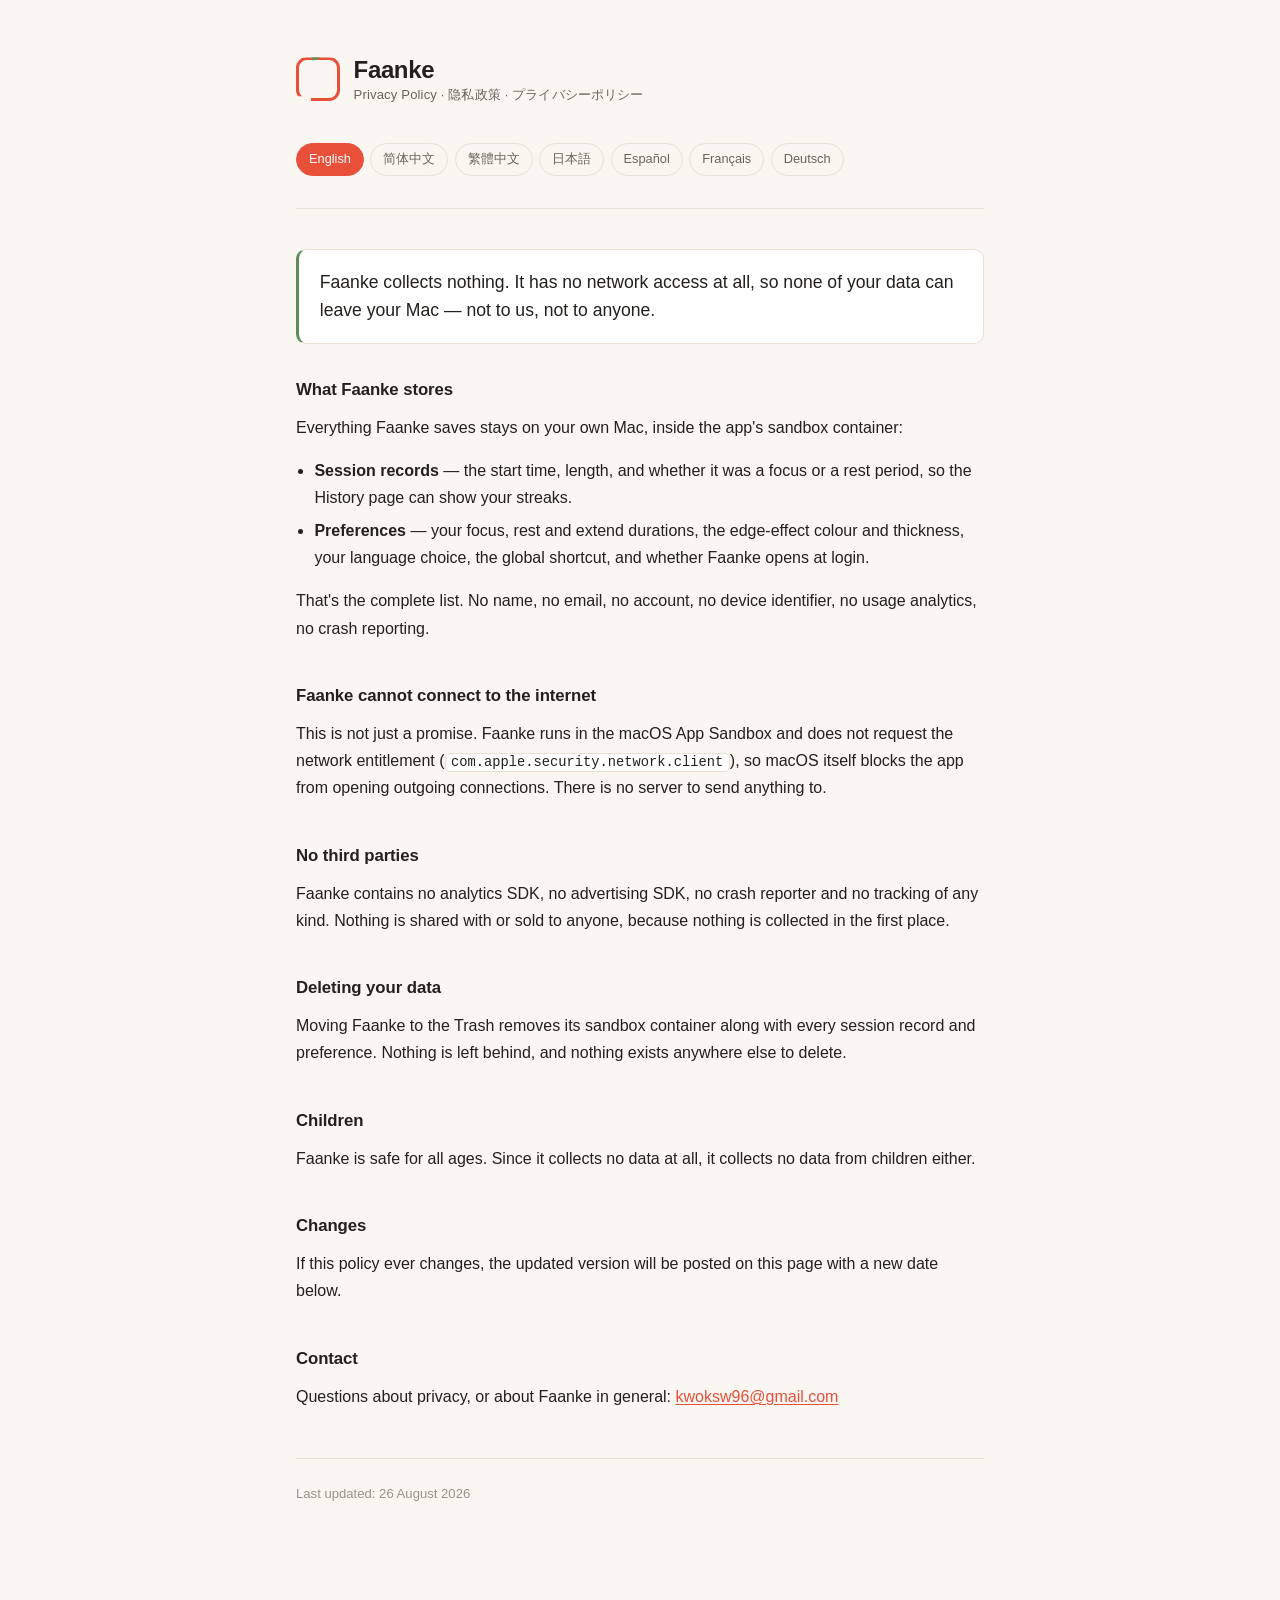
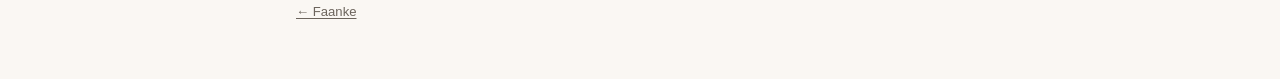
==== privacy.html @ d2b39859 "Add privacy policy and support pages The App Store requires both URLs to be publicly reachable, and " ====
<!doctype html>
<html lang="en">
<head>
<meta charset="utf-8">
<meta name="viewport" content="width=device-width, initial-scale=1">
<title>Faanke — Privacy Policy</title>
<link rel="stylesheet" href="style.css">
</head>
<body>
<div class="wrap">

<header class="masthead">
  <div class="mark" aria-hidden="true"></div>
  <h1>Faanke<span class="sub">Privacy Policy · 隐私政策 · プライバシーポリシー</span></h1>
</header>

<nav class="langs" id="langs" aria-label="Language">
  <button data-for="en">English</button>
  <button data-for="zh-Hans">简体中文</button>
  <button data-for="zh-Hant">繁體中文</button>
  <button data-for="ja">日本語</button>
  <button data-for="es">Español</button>
  <button data-for="fr">Français</button>
  <button data-for="de">Deutsch</button>
</nav>

<!-- ============================ ENGLISH ============================ -->
<section data-lang="en">
  <p class="lede">Faanke collects nothing. It has no network access at all, so
  none of your data can leave your Mac — not to us, not to anyone.</p>

  <h2>What Faanke stores</h2>
  <p>Everything Faanke saves stays on your own Mac, inside the app's sandbox
  container:</p>
  <ul>
    <li><strong>Session records</strong> — the start time, length, and whether
      it was a focus or a rest period, so the History page can show your
      streaks.</li>
    <li><strong>Preferences</strong> — your focus, rest and extend durations,
      the edge-effect colour and thickness, your language choice, the global
      shortcut, and whether Faanke opens at login.</li>
  </ul>
  <p>That's the complete list. No name, no email, no account, no device
  identifier, no usage analytics, no crash reporting.</p>

  <h2>Faanke cannot connect to the internet</h2>
  <p>This is not just a promise. Faanke runs in the macOS App Sandbox and does
  not request the network entitlement (<code>com.apple.security.network.client</code>),
  so macOS itself blocks the app from opening outgoing connections. There is no
  server to send anything to.</p>

  <h2>No third parties</h2>
  <p>Faanke contains no analytics SDK, no advertising SDK, no crash reporter and
  no tracking of any kind. Nothing is shared with or sold to anyone, because
  nothing is collected in the first place.</p>

  <h2>Deleting your data</h2>
  <p>Moving Faanke to the Trash removes its sandbox container along with every
  session record and preference. Nothing is left behind, and nothing exists
  anywhere else to delete.</p>

  <h2>Children</h2>
  <p>Faanke is safe for all ages. Since it collects no data at all, it collects
  no data from children either.</p>

  <h2>Changes</h2>
  <p>If this policy ever changes, the updated version will be posted on this
  page with a new date below.</p>

  <h2>Contact</h2>
  <p>Questions about privacy, or about Faanke in general:
  <a href="mailto:kwoksw96@gmail.com">kwoksw96@gmail.com</a></p>

  <p class="updated">Last updated: 26 August 2026</p>
</section>

<!-- ========================= 简体中文 ========================= -->
<section data-lang="zh-Hans">
  <p class="lede">Faanke 不收集任何数据。它完全没有网络访问能力，所以你的任何信息都不会离开这台
  Mac——不会发给我们，也不会发给任何人。</p>

  <h2>Faanke 会保存什么</h2>
  <p>Faanke 保存的所有内容都只存在你自己的 Mac 上，位于 App 的沙盒容器内：</p>
  <ul>
    <li><strong>专注记录</strong>——开始时间、时长，以及那一段是专注还是休息，用于在历史页展示你的记录。</li>
    <li><strong>偏好设置</strong>——专注/休息/延长时长、描边特效的颜色和粗细、语言选择、全局快捷键，以及是否开机自启。</li>
  </ul>
  <p>就这些，没有别的。不涉及姓名、邮箱、账号、设备标识符，也没有使用统计和崩溃上报。</p>

  <h2>Faanke 在技术上就无法联网</h2>
  <p>这不只是一句承诺。Faanke 运行在 macOS 沙盒中，且没有申请网络权限
  （<code>com.apple.security.network.client</code>），因此 macOS 系统本身就会阻止这个 App
  发起任何对外连接。也不存在任何可以接收数据的服务器。</p>

  <h2>没有第三方</h2>
  <p>Faanke 不含任何统计 SDK、广告 SDK 或崩溃收集组件，也没有任何形式的追踪。不会与任何人共享或出售数据——因为根本就没有收集。</p>

  <h2>删除你的数据</h2>
  <p>把 Faanke 拖进废纸篓，它的沙盒容器会连同全部专注记录和偏好设置一起被删除。不会留下任何残留，其他地方也不存在需要删除的副本。</p>

  <h2>儿童</h2>
  <p>Faanke 适合任何年龄使用。由于它完全不收集数据，自然也不会收集儿童的任何信息。</p>

  <h2>政策变更</h2>
  <p>本政策若有变更，更新后的版本会发布在本页面，并在下方标注新的日期。</p>

  <h2>联系方式</h2>
  <p>关于隐私或 Faanke 的任何问题：
  <a href="mailto:kwoksw96@gmail.com">kwoksw96@gmail.com</a></p>

  <p class="updated">最后更新：2026 年 8 月 26 日</p>
</section>

<!-- ========================= 繁體中文 ========================= -->
<section data-lang="zh-Hant">
  <p class="lede">Faanke 不收集任何資料。它完全沒有網路存取能力，所以你的任何資訊都不會離開這台
  Mac——不會傳給我們，也不會傳給任何人。</p>

  <h2>Faanke 會儲存什麼</h2>
  <p>Faanke 儲存的所有內容都只存在你自己的 Mac 上，位於 App 的沙盒容器內：</p>
  <ul>
    <li><strong>專注記錄</strong>——開始時間、時長，以及那一段是專注還是休息，用於在歷史頁顯示你的記錄。</li>
    <li><strong>偏好設定</strong>——專注/休息/延長時長、描邊效果的顏色和粗細、語言選擇、全域快速鍵，以及是否登入時啟動。</li>
  </ul>
  <p>就這些，沒有其他。不涉及姓名、電子郵件、帳號、裝置識別碼，也沒有使用統計和當機回報。</p>

  <h2>Faanke 在技術上就無法連網</h2>
  <p>這不只是一句承諾。Faanke 執行於 macOS 沙盒中，且沒有申請網路權限
  （<code>com.apple.security.network.client</code>），因此 macOS 系統本身就會阻擋這個 App
  發起任何對外連線。也不存在任何可以接收資料的伺服器。</p>

  <h2>沒有第三方</h2>
  <p>Faanke 不含任何統計 SDK、廣告 SDK 或當機收集元件，也沒有任何形式的追蹤。不會與任何人分享或販售資料——因為根本就沒有收集。</p>

  <h2>刪除你的資料</h2>
  <p>把 Faanke 拖進垃圾桶，它的沙盒容器會連同全部專注記錄和偏好設定一起被刪除。不會留下任何殘留，其他地方也不存在需要刪除的副本。</p>

  <h2>兒童</h2>
  <p>Faanke 適合任何年齡使用。由於它完全不收集資料，自然也不會收集兒童的任何資訊。</p>

  <h2>政策變更</h2>
  <p>本政策若有變更，更新後的版本會發布在本頁面，並在下方標註新的日期。</p>

  <h2>聯絡方式</h2>
  <p>關於隱私或 Faanke 的任何問題：
  <a href="mailto:kwoksw96@gmail.com">kwoksw96@gmail.com</a></p>

  <p class="updated">最後更新：2026 年 8 月 26 日</p>
</section>

<!-- ========================= 日本語 ========================= -->
<section data-lang="ja">
  <p class="lede">Faanke は一切のデータを収集しません。ネットワークにアクセスする機能がないため、
  あなたのデータが Mac の外に出ることはありません。開発者にも、第三者にも送信されません。</p>

  <h2>Faanke が保存するもの</h2>
  <p>Faanke が保存する内容はすべて、お使いの Mac 上の App サンドボックス内にのみ存在します。</p>
  <ul>
    <li><strong>セッション記録</strong>——開始時刻、長さ、そして集中か休憩かの区別。履歴ページで実績を表示するために使います。</li>
    <li><strong>環境設定</strong>——集中／休憩／延長の時間、エフェクトの色と太さ、言語の選択、グローバルショートカット、ログイン時に起動するかどうか。</li>
  </ul>
  <p>以上がすべてです。氏名、メールアドレス、アカウント、デバイス識別子、利用統計、クラッシュレポートのいずれも扱いません。</p>

  <h2>Faanke は技術的にインターネットへ接続できません</h2>
  <p>これは約束にとどまりません。Faanke は macOS の App サンドボックス内で動作し、ネットワーク権限
  （<code>com.apple.security.network.client</code>）を要求していないため、macOS 自体が外部への接続を
  ブロックします。データを送る先のサーバーも存在しません。</p>

  <h2>第三者は関与しません</h2>
  <p>Faanke には解析 SDK、広告 SDK、クラッシュレポーターは含まれておらず、いかなる形の
  トラッキングも行いません。そもそも何も収集していないため、共有も販売もありません。</p>

  <h2>データの削除</h2>
  <p>Faanke をゴミ箱に入れると、サンドボックスコンテナごとすべてのセッション記録と設定が削除されます。
  残るものはなく、他の場所に削除すべきデータも存在しません。</p>

  <h2>お子様について</h2>
  <p>Faanke はすべての年齢の方に安全です。一切のデータを収集しないため、お子様のデータも収集しません。</p>

  <h2>変更について</h2>
  <p>本ポリシーを変更する場合は、更新版をこのページに掲載し、下部の日付を更新します。</p>

  <h2>お問い合わせ</h2>
  <p>プライバシーや Faanke に関するご質問：
  <a href="mailto:kwoksw96@gmail.com">kwoksw96@gmail.com</a></p>

  <p class="updated">最終更新：2026年8月26日</p>
</section>

<!-- ========================= ESPAÑOL ========================= -->
<section data-lang="es">
  <p class="lede">Faanke no recopila nada. No tiene ningún acceso a la red, así que
  tus datos no pueden salir de tu Mac: ni hacia nosotros, ni hacia nadie.</p>

  <h2>Qué guarda Faanke</h2>
  <p>Todo lo que Faanke guarda permanece en tu propio Mac, dentro del contenedor
  aislado de la app:</p>
  <ul>
    <li><strong>Registros de sesión</strong>: la hora de inicio, la duración y si
      fue un periodo de concentración o de descanso, para que la página de
      Historial pueda mostrar tu progreso.</li>
    <li><strong>Preferencias</strong>: tus duraciones de concentración, descanso y
      extensión, el color y grosor del efecto de borde, tu idioma, el atajo
      global y si Faanke se abre al iniciar sesión.</li>
  </ul>
  <p>Esa es la lista completa. Sin nombre, sin correo, sin cuenta, sin
  identificador de dispositivo, sin analíticas de uso, sin informes de fallos.</p>

  <h2>Faanke no puede conectarse a internet</h2>
  <p>Esto no es solo una promesa. Faanke se ejecuta en el App Sandbox de macOS y
  no solicita el permiso de red (<code>com.apple.security.network.client</code>),
  por lo que el propio macOS impide que la app abra conexiones salientes. No hay
  ningún servidor al que enviar nada.</p>

  <h2>Sin terceros</h2>
  <p>Faanke no contiene ningún SDK de analíticas ni de publicidad, ningún
  informador de fallos ni seguimiento de ningún tipo. No se comparte ni se vende
  nada a nadie, porque no se recopila nada en primer lugar.</p>

  <h2>Eliminar tus datos</h2>
  <p>Mover Faanke a la Papelera elimina su contenedor aislado junto con todos los
  registros de sesión y preferencias. No queda nada, y no existe nada en ningún
  otro sitio que borrar.</p>

  <h2>Menores</h2>
  <p>Faanke es seguro para todas las edades. Como no recopila ningún dato,
  tampoco recopila datos de menores.</p>

  <h2>Cambios</h2>
  <p>Si esta política cambia alguna vez, la versión actualizada se publicará en
  esta página con una nueva fecha abajo.</p>

  <h2>Contacto</h2>
  <p>Dudas sobre privacidad o sobre Faanke en general:
  <a href="mailto:kwoksw96@gmail.com">kwoksw96@gmail.com</a></p>

  <p class="updated">Última actualización: 26 de agosto de 2026</p>
</section>

<!-- ========================= FRANÇAIS ========================= -->
<section data-lang="fr">
  <p class="lede">Faanke ne collecte rien. L'app n'a aucun accès au réseau, donc
  aucune de vos données ne peut quitter votre Mac — ni vers nous, ni vers
  quiconque.</p>

  <h2>Ce que Faanke enregistre</h2>
  <p>Tout ce que Faanke enregistre reste sur votre propre Mac, dans le conteneur
  isolé de l'app :</p>
  <ul>
    <li><strong>Historique des sessions</strong> — l'heure de début, la durée et
      s'il s'agissait d'une phase de concentration ou de pause, afin que la page
      Historique puisse afficher votre progression.</li>
    <li><strong>Préférences</strong> — vos durées de concentration, de pause et de
      prolongation, la couleur et l'épaisseur de l'effet de bordure, votre
      langue, le raccourci global et si Faanke se lance à l'ouverture de session.</li>
  </ul>
  <p>C'est la liste complète. Aucun nom, aucune adresse e-mail, aucun compte,
  aucun identifiant d'appareil, aucune statistique d'usage, aucun rapport
  d'incident.</p>

  <h2>Faanke ne peut pas se connecter à internet</h2>
  <p>Ce n'est pas qu'une promesse. Faanke s'exécute dans le bac à sable macOS et
  ne demande pas le droit d'accès au réseau
  (<code>com.apple.security.network.client</code>) : macOS lui-même empêche donc
  l'app d'ouvrir la moindre connexion sortante. Il n'existe aucun serveur
  auquel envoyer quoi que ce soit.</p>

  <h2>Aucun tiers</h2>
  <p>Faanke ne contient aucun SDK d'analyse ou de publicité, aucun rapporteur
  d'incidents et aucun traçage d'aucune sorte. Rien n'est partagé ni vendu à
  personne, puisque rien n'est collecté au départ.</p>

  <h2>Supprimer vos données</h2>
  <p>Mettre Faanke à la corbeille supprime son conteneur isolé ainsi que tout
  l'historique et toutes les préférences. Rien ne subsiste, et rien n'existe
  ailleurs qui puisse être supprimé.</p>

  <h2>Enfants</h2>
  <p>Faanke convient à tous les âges. Puisque l'app ne collecte aucune donnée,
  elle n'en collecte pas non plus auprès des enfants.</p>

  <h2>Modifications</h2>
  <p>Si cette politique venait à changer, la version mise à jour serait publiée
  sur cette page avec une nouvelle date ci-dessous.</p>

  <h2>Contact</h2>
  <p>Questions sur la confidentialité ou sur Faanke en général :
  <a href="mailto:kwoksw96@gmail.com">kwoksw96@gmail.com</a></p>

  <p class="updated">Dernière mise à jour : 26 août 2026</p>
</section>

<!-- ========================= DEUTSCH ========================= -->
<section data-lang="de">
  <p class="lede">Faanke erhebt nichts. Die App hat keinerlei Netzwerkzugriff,
  deine Daten können deinen Mac also gar nicht verlassen — weder zu uns noch zu
  sonst jemandem.</p>

  <h2>Was Faanke speichert</h2>
  <p>Alles, was Faanke speichert, bleibt auf deinem eigenen Mac, im
  Sandbox-Container der App:</p>
  <ul>
    <li><strong>Sitzungsaufzeichnungen</strong> — Startzeit, Dauer und ob es eine
      Fokus- oder Pausenphase war, damit die Verlaufsseite deine Entwicklung
      zeigen kann.</li>
    <li><strong>Einstellungen</strong> — deine Fokus-, Pausen- und
      Verlängerungsdauern, Farbe und Stärke des Randeffekts, deine Sprachwahl,
      der globale Kurzbefehl und ob Faanke beim Anmelden startet.</li>
  </ul>
  <p>Das ist die vollständige Liste. Kein Name, keine E-Mail-Adresse, kein
  Konto, keine Gerätekennung, keine Nutzungsanalyse, keine Absturzberichte.</p>

  <h2>Faanke kann sich nicht mit dem Internet verbinden</h2>
  <p>Das ist nicht bloß ein Versprechen. Faanke läuft in der macOS App Sandbox
  und fordert die Netzwerkberechtigung
  (<code>com.apple.security.network.client</code>) nicht an — macOS selbst
  blockiert daher jede ausgehende Verbindung der App. Es gibt auch keinen
  Server, an den etwas gesendet werden könnte.</p>

  <h2>Keine Dritten</h2>
  <p>Faanke enthält kein Analyse-SDK, kein Werbe-SDK, keinen Absturzberichter
  und kein Tracking jeglicher Art. Es wird nichts weitergegeben oder verkauft,
  weil von vornherein nichts erhoben wird.</p>

  <h2>Deine Daten löschen</h2>
  <p>Wenn du Faanke in den Papierkorb legst, wird der Sandbox-Container mitsamt
  allen Aufzeichnungen und Einstellungen entfernt. Es bleibt nichts zurück, und
  anderswo existiert nichts, was gelöscht werden müsste.</p>

  <h2>Kinder</h2>
  <p>Faanke ist für jedes Alter geeignet. Da überhaupt keine Daten erhoben
  werden, werden auch keine Daten von Kindern erhoben.</p>

  <h2>Änderungen</h2>
  <p>Sollte sich diese Richtlinie ändern, wird die aktualisierte Fassung mit
  einem neuen Datum unten auf dieser Seite veröffentlicht.</p>

  <h2>Kontakt</h2>
  <p>Fragen zum Datenschutz oder zu Faanke allgemein:
  <a href="mailto:kwoksw96@gmail.com">kwoksw96@gmail.com</a></p>

  <p class="updated">Zuletzt aktualisiert: 26. August 2026</p>
</section>

</div>

<footer class="site">
  <a href="./">← Faanke</a>
</footer>

<script>
(function () {
  var nav = document.getElementById('langs');
  var buttons = [].slice.call(nav.querySelectorAll('button'));
  var available = buttons.map(function (b) { return b.dataset.for; });

  function show(code) {
    document.querySelectorAll('[data-lang]').forEach(function (s) {
      s.classList.toggle('on', s.dataset.lang === code);
    });
    buttons.forEach(function (b) {
      b.setAttribute('aria-current', String(b.dataset.for === code));
    });
    document.documentElement.lang = code;
  }

  // Honour ?lang= first so App Store Connect can point each storefront at its
  // own language, then fall back to the browser's preference, then English.
  function initial() {
    var q = new URLSearchParams(location.search).get('lang');
    if (q && available.indexOf(q) !== -1) return q;
    for (var i = 0; i < navigator.languages.length; i++) {
      var tag = navigator.languages[i];
      if (available.indexOf(tag) !== -1) return tag;
      if (/^zh-(Hant|TW|HK|MO)/i.test(tag)) return 'zh-Hant';
      if (/^zh/i.test(tag)) return 'zh-Hans';
      var base = tag.split('-')[0];
      if (available.indexOf(base) !== -1) return base;
    }
    return 'en';
  }

  buttons.forEach(function (b) {
    b.addEventListener('click', function () { show(b.dataset.for); });
  });

  show(initial());
})();
</script>
</body>
</html>
---- style.css ----
:root {
  --ink: #23201d;
  --ink-dim: #6c645c;
  --ink-faint: #9a918a;
  --bg: #faf7f3;
  --card: #ffffff;
  --line: #e8e0d7;
  --tomato: #e8503a;
  --vine: #5b8c5a;
}

@media (prefers-color-scheme: dark) {
  :root {
    --ink: #f2ece6;
    --ink-dim: #a79d94;
    --ink-faint: #6f665f;
    --bg: #17130f;
    --card: #211c17;
    --line: #322a23;
    --tomato: #ff6a52;
    --vine: #7aab78;
  }
}

* { box-sizing: border-box; }

html { -webkit-text-size-adjust: 100%; }

body {
  margin: 0;
  background: var(--bg);
  color: var(--ink);
  font-family: -apple-system, BlinkMacSystemFont, "Segoe UI", "PingFang SC",
    "Hiragino Sans", "Noto Sans CJK SC", Roboto, sans-serif;
  font-size: 16px;
  line-height: 1.7;
}

.wrap {
  max-width: 46rem;
  margin: 0 auto;
  padding: 3.5rem 1.5rem 5rem;
}

header.masthead {
  display: flex;
  align-items: center;
  gap: 0.85rem;
  margin-bottom: 2.5rem;
}

.mark {
  width: 44px;
  height: 44px;
  flex: none;
  border: 3px solid var(--tomato);
  border-radius: 11px;
  position: relative;
  /* The app's own motif: a traced edge with a deliberate gap. */
  clip-path: polygon(0 0, 100% 0, 100% 100%, 34% 100%, 34% 88%, 0 88%);
}

.mark::after {
  content: "";
  position: absolute;
  top: -9px;
  left: 12px;
  width: 12px;
  height: 8px;
  background: var(--vine);
  border-radius: 60% 10% 60% 10%;
  transform: rotate(-18deg);
}

.masthead h1 {
  font-size: 1.5rem;
  letter-spacing: -0.015em;
  margin: 0;
  line-height: 1.2;
}

.masthead .sub {
  display: block;
  font-size: 0.82rem;
  font-weight: 400;
  color: var(--ink-dim);
  letter-spacing: 0.01em;
  margin-top: 0.15rem;
}

nav.langs {
  display: flex;
  flex-wrap: wrap;
  gap: 0.4rem;
  margin-bottom: 2.5rem;
  padding-bottom: 2rem;
  border-bottom: 1px solid var(--line);
}

nav.langs button {
  font: inherit;
  font-size: 0.8rem;
  color: var(--ink-dim);
  background: transparent;
  border: 1px solid var(--line);
  border-radius: 999px;
  padding: 0.28rem 0.75rem;
  cursor: pointer;
  transition: border-color 0.15s, color 0.15s;
}

nav.langs button:hover { border-color: var(--ink-faint); color: var(--ink); }

nav.langs button[aria-current="true"] {
  background: var(--tomato);
  border-color: var(--tomato);
  color: #fff;
}

[data-lang] { display: none; }
[data-lang].on { display: block; }

h2 {
  font-size: 1.05rem;
  letter-spacing: -0.005em;
  margin: 2.5rem 0 0.6rem;
}

h2:first-of-type { margin-top: 0; }

p { margin: 0 0 1rem; }

.lede {
  font-size: 1.1rem;
  line-height: 1.6;
  padding: 1.15rem 1.3rem;
  background: var(--card);
  border: 1px solid var(--line);
  border-left: 3px solid var(--vine);
  border-radius: 10px;
  margin-bottom: 2rem;
}

ul { margin: 0 0 1rem; padding-left: 1.15rem; }
li { margin-bottom: 0.35rem; }

code {
  font-family: ui-monospace, SFMono-Regular, Menlo, monospace;
  font-size: 0.86em;
  background: var(--card);
  border: 1px solid var(--line);
  border-radius: 5px;
  padding: 0.1em 0.4em;
}

a { color: var(--tomato); text-decoration-thickness: 1px; text-underline-offset: 2px; }

.updated {
  margin-top: 3rem;
  padding-top: 1.5rem;
  border-top: 1px solid var(--line);
  font-size: 0.82rem;
  color: var(--ink-faint);
}

footer.site {
  max-width: 46rem;
  margin: 0 auto;
  padding: 0 1.5rem 3.5rem;
  font-size: 0.82rem;
  color: var(--ink-faint);
}

footer.site a { color: var(--ink-dim); }
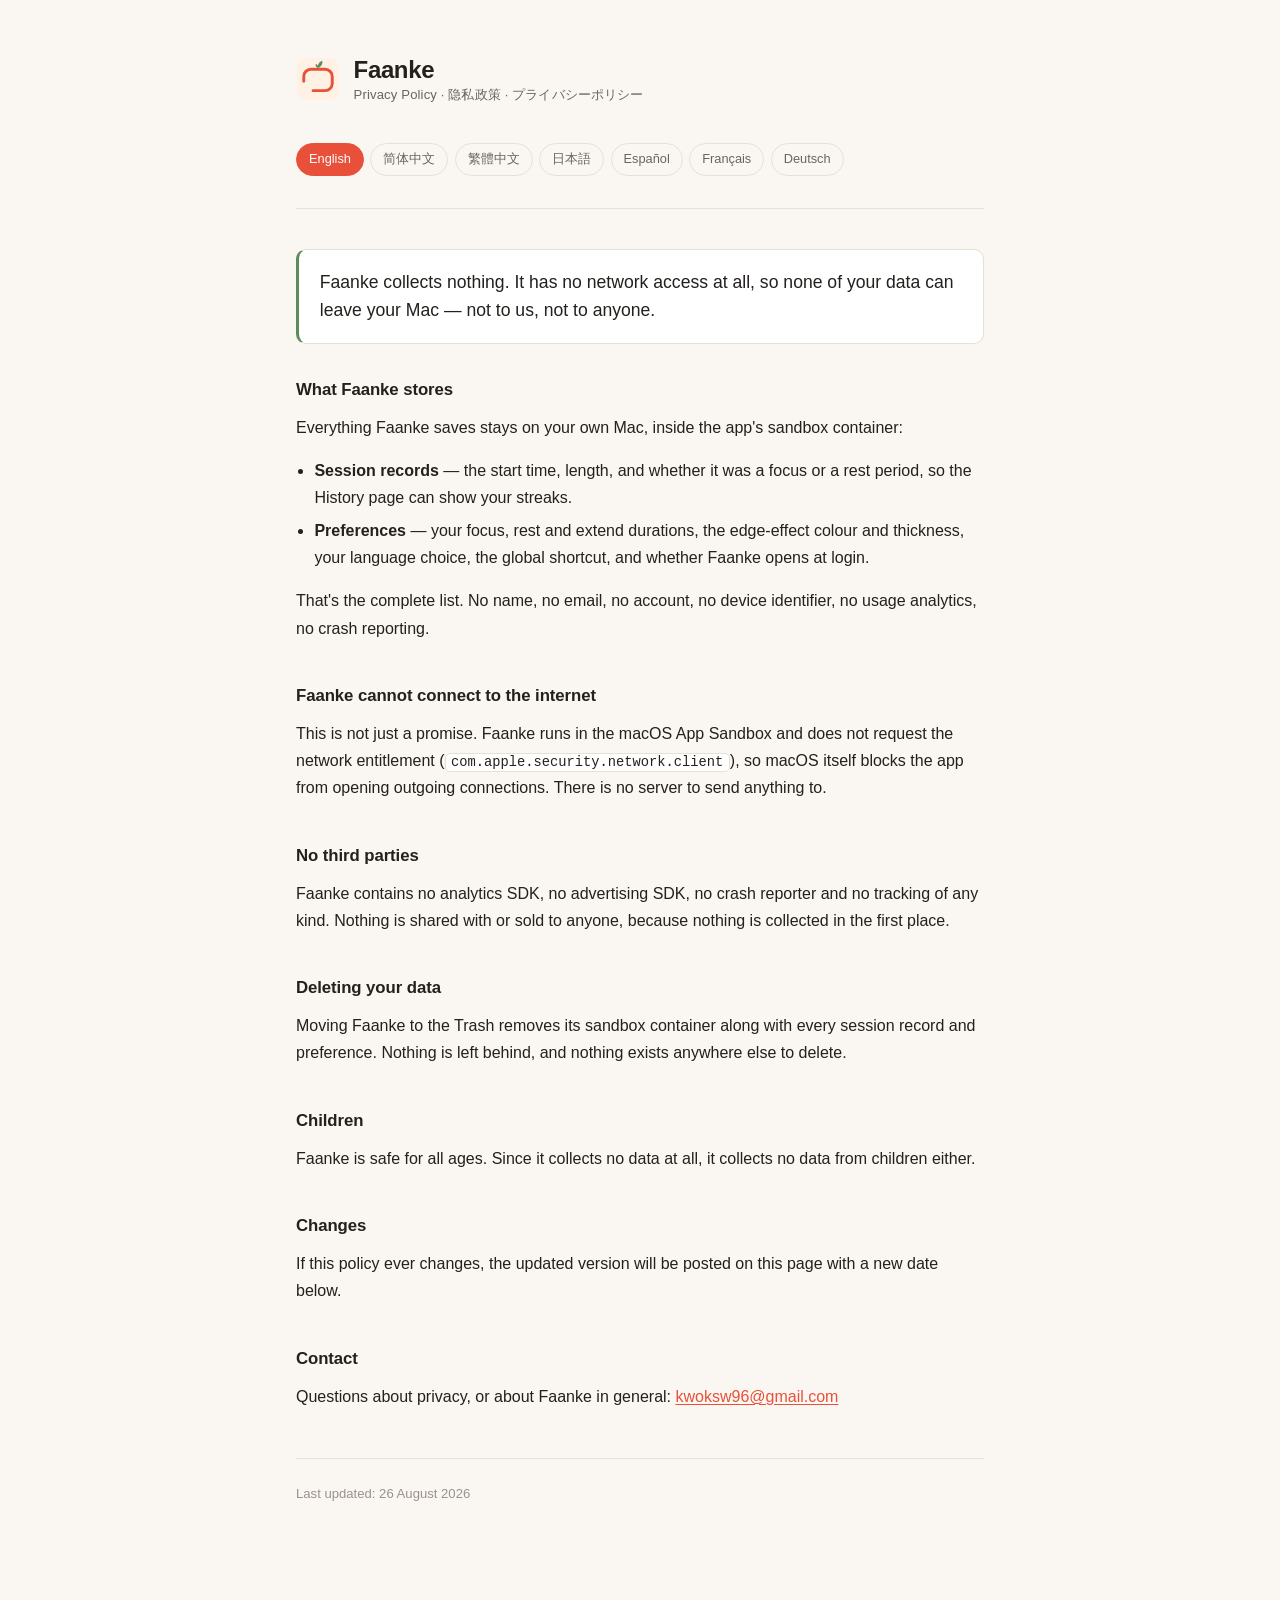
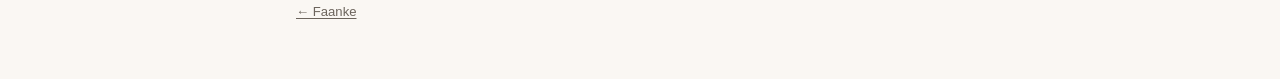
==== commit 4391f075: "Use the app's real icon artwork in the page header The header mark was an approximation drawn in CSS" ====
--- a/privacy.html
+++ b/privacy.html
@@ -10,7 +10,13 @@
 <div class="wrap">
 
 <header class="masthead">
-  <div class="mark" aria-hidden="true"></div>
+  <svg class="mark" viewBox="0 0 68 68" role="img" aria-label="Faanke">
+    <rect x="1" y="1" width="66" height="66" rx="17" fill="#fff1e3"/>
+    <path d="M12,37.64 L12,30 A11,11 0 0,1 23,19 L45,19 A11,11 0 0,1 56,30 L56,41 A11,11 0 0,1 45,52 L26.36,52"
+          fill="none" stroke="#e8503a" stroke-width="4.5" stroke-linecap="round"/>
+    <path d="M34,17 C31.9,14.8 31.9,12.2 34,10 C36.1,12.2 36.1,14.8 34,17 Z" fill="#5b8c5a" transform="rotate(-30 34 17)"/>
+    <path d="M34,17 C30.6,13 30.6,7.5 34,4 C37.4,7.5 37.4,13 34,17 Z" fill="#5b8c5a" transform="rotate(30 34 17)"/>
+  </svg>
   <h1>Faanke<span class="sub">Privacy Policy · 隐私政策 · プライバシーポリシー</span></h1>
 </header>
 
--- a/style.css
+++ b/style.css
@@ -53,23 +53,8 @@
   width: 44px;
   height: 44px;
   flex: none;
-  border: 3px solid var(--tomato);
+  display: block;
   border-radius: 11px;
-  position: relative;
-  /* The app's own motif: a traced edge with a deliberate gap. */
-  clip-path: polygon(0 0, 100% 0, 100% 100%, 34% 100%, 34% 88%, 0 88%);
-}
-
-.mark::after {
-  content: "";
-  position: absolute;
-  top: -9px;
-  left: 12px;
-  width: 12px;
-  height: 8px;
-  background: var(--vine);
-  border-radius: 60% 10% 60% 10%;
-  transform: rotate(-18deg);
 }
 
 .masthead h1 {
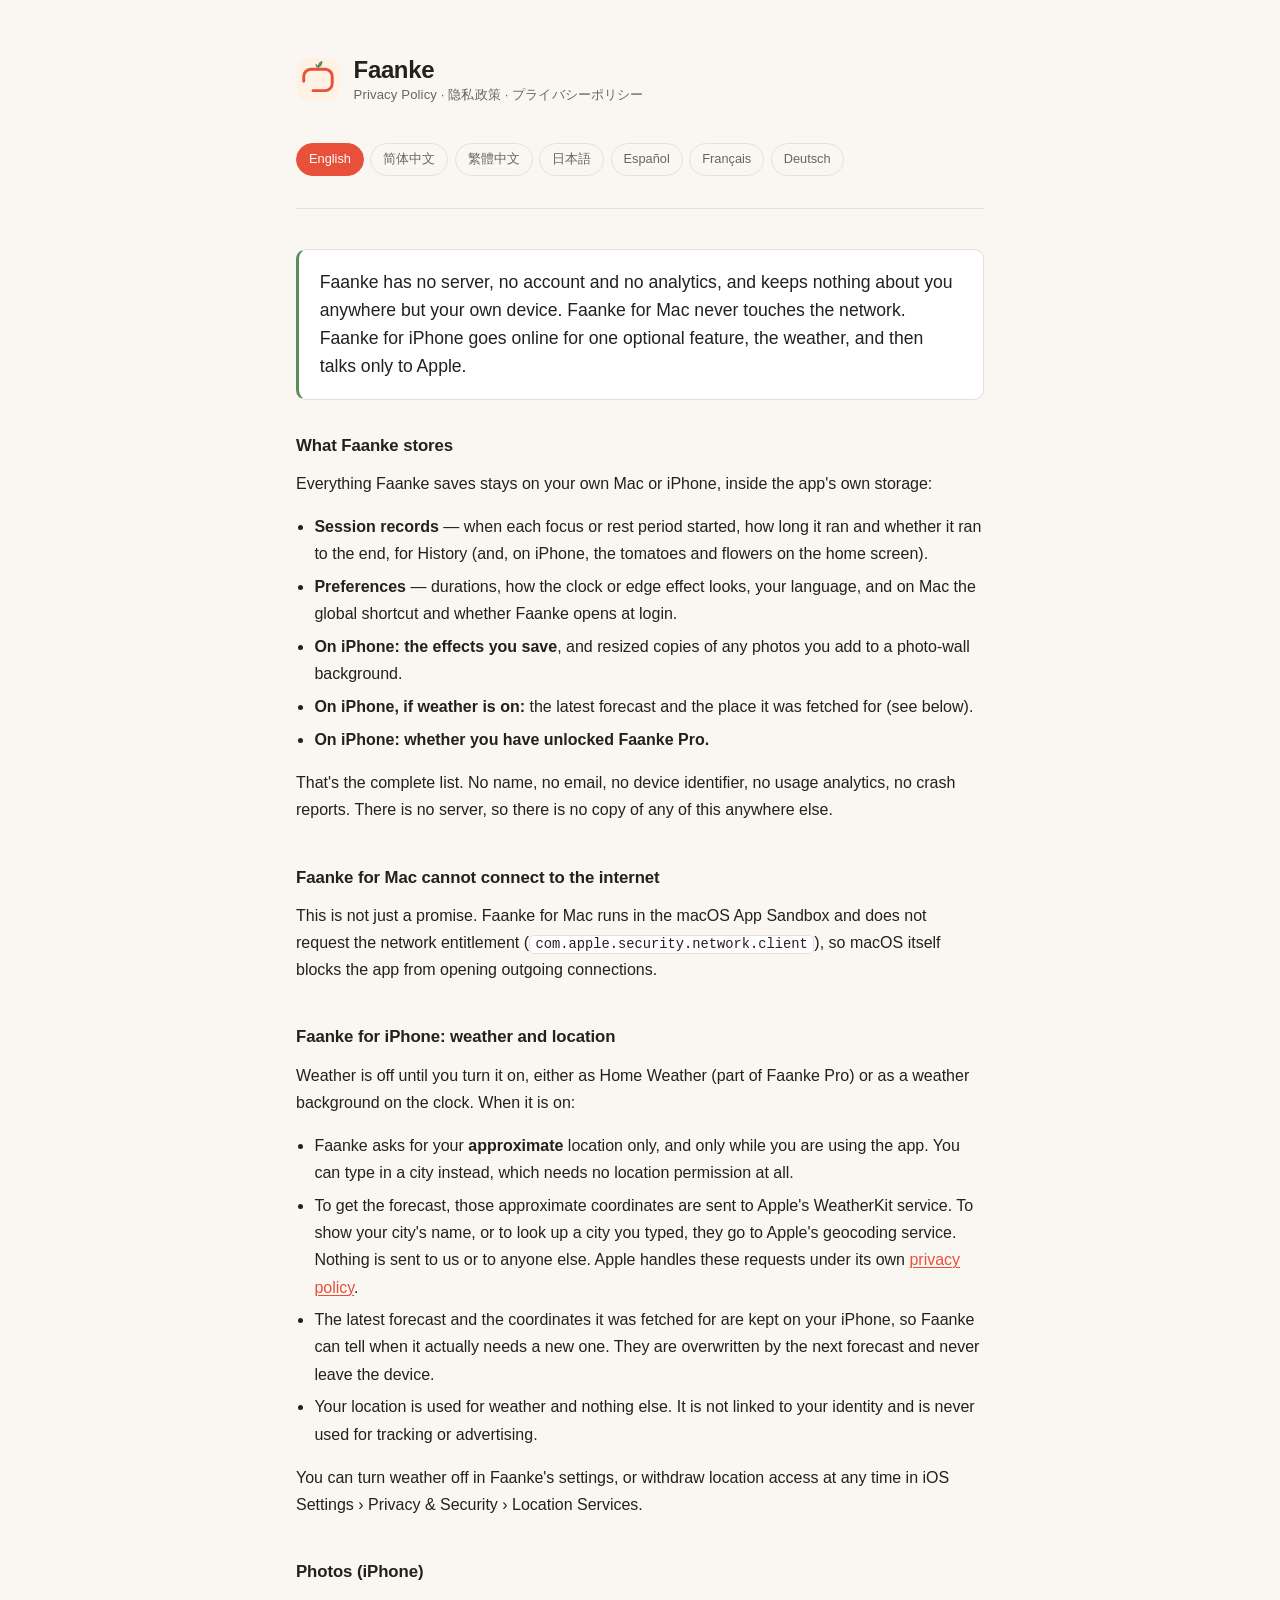
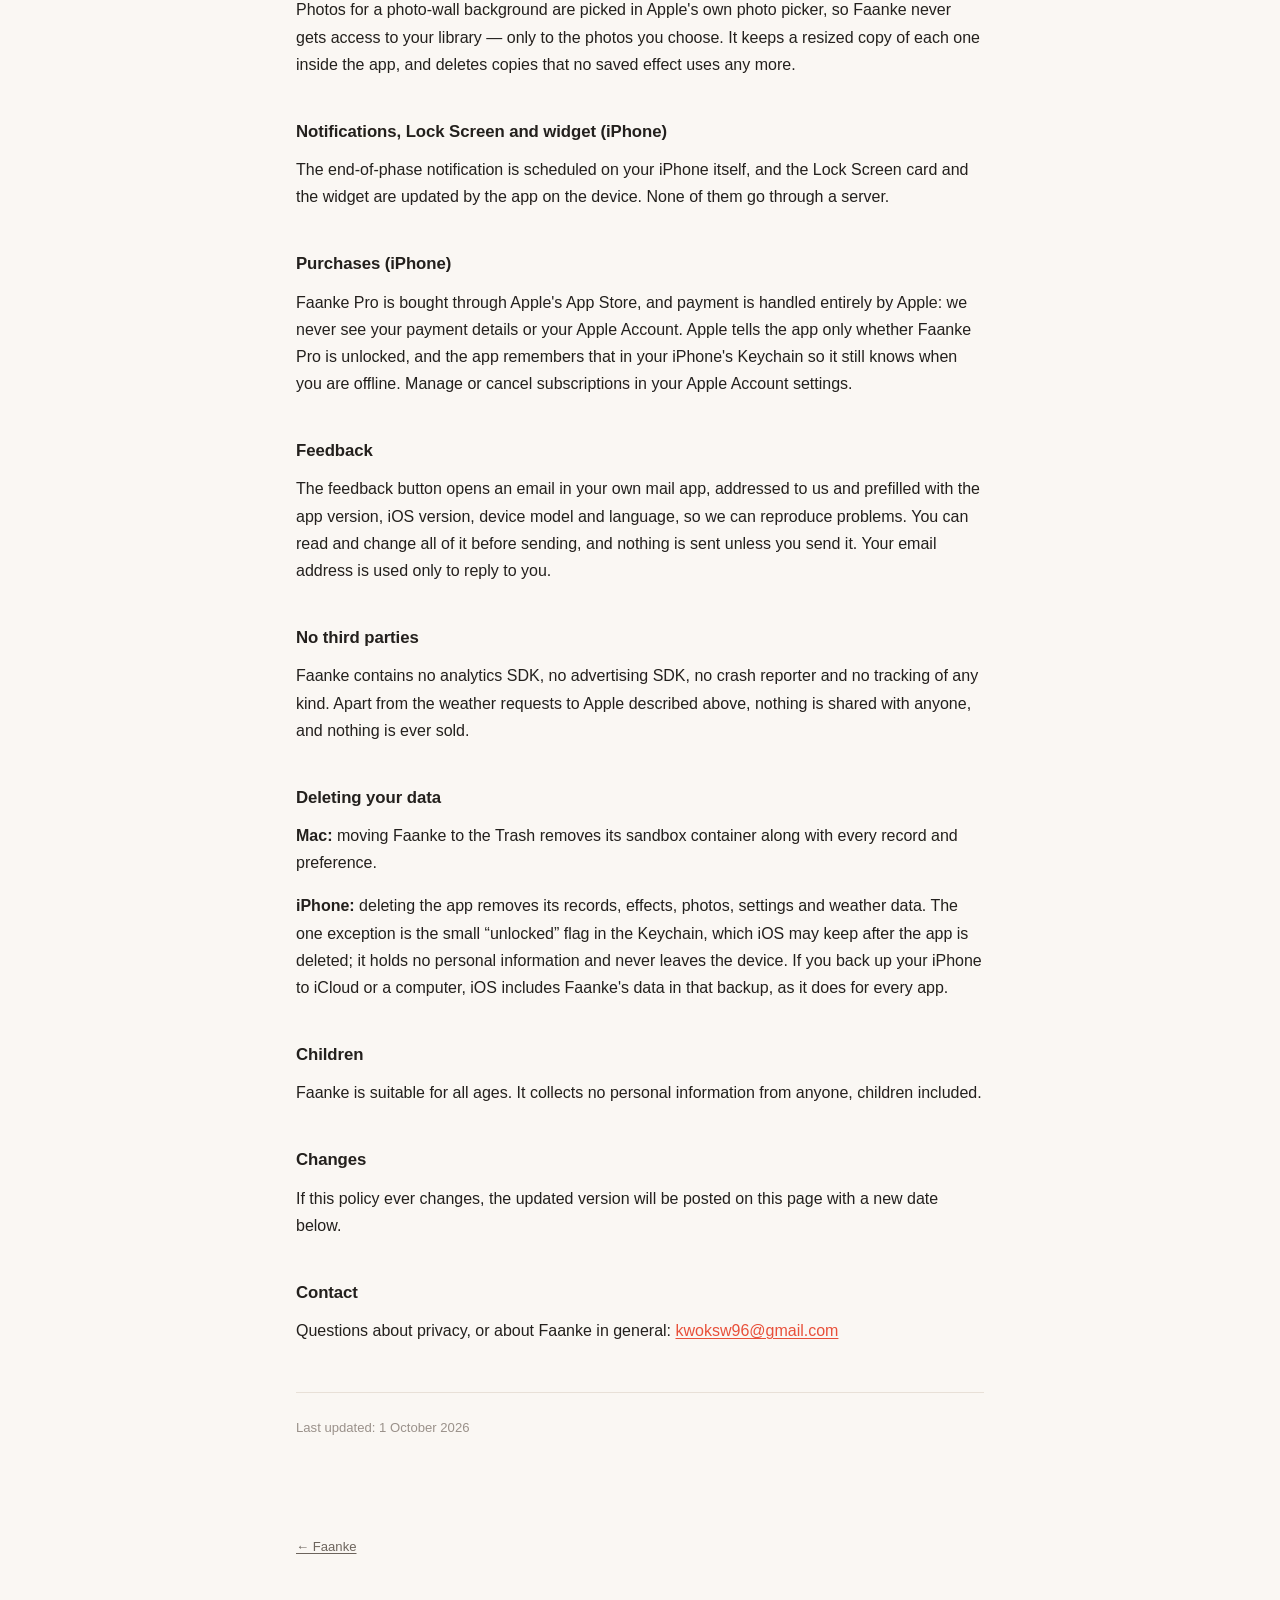
==== commit fa24c51a: "Cover the iPhone app in the privacy policy The App Store uses one Privacy Policy URL for both platfo" ====
--- a/privacy.html
+++ b/privacy.html
@@ -32,42 +32,101 @@
 
 <!-- ============================ ENGLISH ============================ -->
 <section data-lang="en">
-  <p class="lede">Faanke collects nothing. It has no network access at all, so
-  none of your data can leave your Mac — not to us, not to anyone.</p>
+  <p class="lede">Faanke has no server, no account and no analytics, and keeps
+  nothing about you anywhere but your own device. Faanke for Mac never touches
+  the network. Faanke for iPhone goes online for one optional feature, the
+  weather, and then talks only to Apple.</p>
 
   <h2>What Faanke stores</h2>
-  <p>Everything Faanke saves stays on your own Mac, inside the app's sandbox
-  container:</p>
-  <ul>
-    <li><strong>Session records</strong> — the start time, length, and whether
-      it was a focus or a rest period, so the History page can show your
-      streaks.</li>
-    <li><strong>Preferences</strong> — your focus, rest and extend durations,
-      the edge-effect colour and thickness, your language choice, the global
-      shortcut, and whether Faanke opens at login.</li>
-  </ul>
-  <p>That's the complete list. No name, no email, no account, no device
-  identifier, no usage analytics, no crash reporting.</p>
-
-  <h2>Faanke cannot connect to the internet</h2>
-  <p>This is not just a promise. Faanke runs in the macOS App Sandbox and does
-  not request the network entitlement (<code>com.apple.security.network.client</code>),
-  so macOS itself blocks the app from opening outgoing connections. There is no
-  server to send anything to.</p>
+  <p>Everything Faanke saves stays on your own Mac or iPhone, inside the app's
+  own storage:</p>
+  <ul>
+    <li><strong>Session records</strong> — when each focus or rest period
+      started, how long it ran and whether it ran to the end, for History (and,
+      on iPhone, the tomatoes and flowers on the home screen).</li>
+    <li><strong>Preferences</strong> — durations, how the clock or edge effect
+      looks, your language, and on Mac the global shortcut and whether Faanke
+      opens at login.</li>
+    <li><strong>On iPhone: the effects you save</strong>, and resized copies of
+      any photos you add to a photo-wall background.</li>
+    <li><strong>On iPhone, if weather is on:</strong> the latest forecast and the
+      place it was fetched for (see below).</li>
+    <li><strong>On iPhone: whether you have unlocked Faanke Pro.</strong></li>
+  </ul>
+  <p>That's the complete list. No name, no email, no device identifier, no usage
+  analytics, no crash reports. There is no server, so there is no copy of any of
+  this anywhere else.</p>
+
+  <h2>Faanke for Mac cannot connect to the internet</h2>
+  <p>This is not just a promise. Faanke for Mac runs in the macOS App Sandbox and
+  does not request the network entitlement
+  (<code>com.apple.security.network.client</code>), so macOS itself blocks the
+  app from opening outgoing connections.</p>
+
+  <h2>Faanke for iPhone: weather and location</h2>
+  <p>Weather is off until you turn it on, either as Home Weather (part of
+  Faanke Pro) or as a weather background on the clock. When it is on:</p>
+  <ul>
+    <li>Faanke asks for your <strong>approximate</strong> location only, and only
+      while you are using the app. You can type in a city instead, which needs no
+      location permission at all.</li>
+    <li>To get the forecast, those approximate coordinates are sent to Apple's
+      WeatherKit service. To show your city's name, or to look up a city you
+      typed, they go to Apple's geocoding service. Nothing is sent to us or to
+      anyone else. Apple handles these requests under its own
+      <a href="https://www.apple.com/legal/privacy/">privacy policy</a>.</li>
+    <li>The latest forecast and the coordinates it was fetched for are kept on
+      your iPhone, so Faanke can tell when it actually needs a new one. They are
+      overwritten by the next forecast and never leave the device.</li>
+    <li>Your location is used for weather and nothing else. It is not linked to
+      your identity and is never used for tracking or advertising.</li>
+  </ul>
+  <p>You can turn weather off in Faanke's settings, or withdraw location access
+  at any time in iOS Settings › Privacy &amp; Security › Location Services.</p>
+
+  <h2>Photos (iPhone)</h2>
+  <p>Photos for a photo-wall background are picked in Apple's own photo picker,
+  so Faanke never gets access to your library — only to the photos you choose.
+  It keeps a resized copy of each one inside the app, and deletes copies that no
+  saved effect uses any more.</p>
+
+  <h2>Notifications, Lock Screen and widget (iPhone)</h2>
+  <p>The end-of-phase notification is scheduled on your iPhone itself, and the
+  Lock Screen card and the widget are updated by the app on the device. None of
+  them go through a server.</p>
+
+  <h2>Purchases (iPhone)</h2>
+  <p>Faanke Pro is bought through Apple's App Store, and payment is handled
+  entirely by Apple: we never see your payment details or your Apple Account.
+  Apple tells the app only whether Faanke Pro is unlocked, and the app remembers
+  that in your iPhone's Keychain so it still knows when you are offline. Manage
+  or cancel subscriptions in your Apple Account settings.</p>
+
+  <h2>Feedback</h2>
+  <p>The feedback button opens an email in your own mail app, addressed to us
+  and prefilled with the app version, iOS version, device model and language, so
+  we can reproduce problems. You can read and change all of it before sending,
+  and nothing is sent unless you send it. Your email address is used only to
+  reply to you.</p>
 
   <h2>No third parties</h2>
   <p>Faanke contains no analytics SDK, no advertising SDK, no crash reporter and
-  no tracking of any kind. Nothing is shared with or sold to anyone, because
-  nothing is collected in the first place.</p>
+  no tracking of any kind. Apart from the weather requests to Apple described
+  above, nothing is shared with anyone, and nothing is ever sold.</p>
 
   <h2>Deleting your data</h2>
-  <p>Moving Faanke to the Trash removes its sandbox container along with every
-  session record and preference. Nothing is left behind, and nothing exists
-  anywhere else to delete.</p>
+  <p><strong>Mac:</strong> moving Faanke to the Trash removes its sandbox
+  container along with every record and preference.</p>
+  <p><strong>iPhone:</strong> deleting the app removes its records, effects,
+  photos, settings and weather data. The one exception is the small
+  “unlocked” flag in the Keychain, which iOS may keep after the app is deleted;
+  it holds no personal information and never leaves the device. If you back up
+  your iPhone to iCloud or a computer, iOS includes Faanke's data in that
+  backup, as it does for every app.</p>
 
   <h2>Children</h2>
-  <p>Faanke is safe for all ages. Since it collects no data at all, it collects
-  no data from children either.</p>
+  <p>Faanke is suitable for all ages. It collects no personal information from
+  anyone, children included.</p>
 
   <h2>Changes</h2>
   <p>If this policy ever changes, the updated version will be posted on this
@@ -77,35 +136,60 @@
   <p>Questions about privacy, or about Faanke in general:
   <a href="mailto:kwoksw96@gmail.com">kwoksw96@gmail.com</a></p>
 
-  <p class="updated">Last updated: 26 August 2026</p>
+  <p class="updated">Last updated: 1 October 2026</p>
 </section>
 
 <!-- ========================= 简体中文 ========================= -->
 <section data-lang="zh-Hans">
-  <p class="lede">Faanke 不收集任何数据。它完全没有网络访问能力，所以你的任何信息都不会离开这台
-  Mac——不会发给我们，也不会发给任何人。</p>
+  <p class="lede">Faanke 没有服务器、没有账号、没有统计，关于你的一切都只留在你自己的设备上。Mac
+  版完全不联网；iPhone 版只为一个可选功能——天气——联网，而且只和 Apple 通信。</p>
 
   <h2>Faanke 会保存什么</h2>
-  <p>Faanke 保存的所有内容都只存在你自己的 Mac 上，位于 App 的沙盒容器内：</p>
-  <ul>
-    <li><strong>专注记录</strong>——开始时间、时长，以及那一段是专注还是休息，用于在历史页展示你的记录。</li>
-    <li><strong>偏好设置</strong>——专注/休息/延长时长、描边特效的颜色和粗细、语言选择、全局快捷键，以及是否开机自启。</li>
-  </ul>
-  <p>就这些，没有别的。不涉及姓名、邮箱、账号、设备标识符，也没有使用统计和崩溃上报。</p>
-
-  <h2>Faanke 在技术上就无法联网</h2>
-  <p>这不只是一句承诺。Faanke 运行在 macOS 沙盒中，且没有申请网络权限
-  （<code>com.apple.security.network.client</code>），因此 macOS 系统本身就会阻止这个 App
-  发起任何对外连接。也不存在任何可以接收数据的服务器。</p>
+  <p>Faanke 保存的所有内容都只存在你自己的 Mac 或 iPhone 上，位于 App 自己的存储空间内：</p>
+  <ul>
+    <li><strong>专注记录</strong>——每一段专注或休息的开始时间、时长，以及是否跑完，用于历史页（iPhone 上还用于首页的番茄和花）。</li>
+    <li><strong>偏好设置</strong>——各项时长、台钟或描边的外观、语言；Mac 上还有全局快捷键和是否开机自启。</li>
+    <li><strong>iPhone 上：你保存的效果</strong>，以及你加进照片墙背景的照片的缩小副本。</li>
+    <li><strong>iPhone 上，开启天气时：</strong>最近一次的天气预报，以及获取它时所在的位置（见下文）。</li>
+    <li><strong>iPhone 上：你是否已解锁 Faanke Pro。</strong></li>
+  </ul>
+  <p>就这些，没有别的。不涉及姓名、邮箱、设备标识符，也没有使用统计和崩溃上报。没有服务器，所以这些内容在别处也没有任何副本。</p>
+
+  <h2>Mac 版在技术上就无法联网</h2>
+  <p>这不只是一句承诺。Mac 版 Faanke 运行在 macOS 沙盒中，且没有申请网络权限
+  （<code>com.apple.security.network.client</code>），因此 macOS 系统本身就会阻止这个 App 发起任何对外连接。</p>
+
+  <h2>iPhone 版：天气与位置</h2>
+  <p>天气默认关闭，只有你主动开启才会使用——开启首页天气（Faanke Pro 的一部分），或在台钟里选用天气背景。开启之后：</p>
+  <ul>
+    <li>Faanke 只请求你的<strong>粗略</strong>位置，而且只在你使用 App 时请求。你也可以改成手动输入城市，那样完全不需要定位权限。</li>
+    <li>为了获取天气，这个粗略坐标会发送给 Apple 的 WeatherKit 服务；为了显示城市名称，或查找你输入的城市，会发送给 Apple 的地理编码服务。不会发给我们，也不会发给其他任何人。Apple 按照它自己的<a href="https://www.apple.com/legal/privacy/">隐私政策</a>处理这些请求。</li>
+    <li>最近一次的天气预报和获取它时的坐标会保存在你的 iPhone 上，用来判断什么时候才真的需要更新。它们会被下一次预报覆盖，并且从不离开这台设备。</li>
+    <li>位置只用于天气，不做其他用途；不与你的身份关联，也绝不用于追踪或广告。</li>
+  </ul>
+  <p>你可以在 Faanke 的设置里关闭天气，也可以随时在 iOS「设置 › 隐私与安全性 › 定位服务」里收回定位权限。</p>
+
+  <h2>照片（iPhone）</h2>
+  <p>照片墙用的照片通过 Apple 自带的照片选择器挑选，所以 Faanke 拿不到你的图库——只拿得到你选中的那几张。每张会在 App 内保存一份缩小的副本；没有任何已保存效果再用到的副本会被删除。</p>
+
+  <h2>通知、锁屏卡片与小组件（iPhone）</h2>
+  <p>到时通知由你的 iPhone 在本机排定，锁屏卡片和小组件也由 App 在本机更新，都不经过任何服务器。</p>
+
+  <h2>购买（iPhone）</h2>
+  <p>Faanke Pro 通过 Apple 的 App Store 购买，付款完全由 Apple 处理：我们看不到你的付款信息，也看不到你的 Apple 账户。Apple 只告诉 App「是否已解锁」，App 把这一点记在 iPhone 的钥匙串里，离线时也知道。订阅的管理和取消在你的 Apple 账户设置里进行。</p>
+
+  <h2>反馈</h2>
+  <p>反馈按钮会在你自己的邮件 App 里打开一封写给我们的邮件，预先填好 App 版本、iOS 版本、机型和语言，方便我们复现问题。发送前你可以看到并修改全部内容，你不发就什么都不会发出。你的邮箱地址只用于回复你。</p>
 
   <h2>没有第三方</h2>
-  <p>Faanke 不含任何统计 SDK、广告 SDK 或崩溃收集组件，也没有任何形式的追踪。不会与任何人共享或出售数据——因为根本就没有收集。</p>
+  <p>Faanke 不含任何统计 SDK、广告 SDK 或崩溃收集组件，也没有任何形式的追踪。除了上面说的发给 Apple 的天气请求，不与任何人共享任何东西，也绝不出售。</p>
 
   <h2>删除你的数据</h2>
-  <p>把 Faanke 拖进废纸篓，它的沙盒容器会连同全部专注记录和偏好设置一起被删除。不会留下任何残留，其他地方也不存在需要删除的副本。</p>
+  <p><strong>Mac：</strong>把 Faanke 拖进废纸篓，它的沙盒容器会连同全部记录和偏好设置一起被删除。</p>
+  <p><strong>iPhone：</strong>删除 App 会删掉它的记录、效果、照片、设置和天气数据。唯一的例外是钥匙串里那个很小的「已解锁」标记，iOS 可能会在删除 App 后保留它；它不含任何个人信息，也从不离开这台设备。如果你把 iPhone 备份到 iCloud 或电脑，iOS 会像对待所有 App 一样把 Faanke 的数据包含在备份里。</p>
 
   <h2>儿童</h2>
-  <p>Faanke 适合任何年龄使用。由于它完全不收集数据，自然也不会收集儿童的任何信息。</p>
+  <p>Faanke 适合任何年龄使用。它不收集任何人的个人信息，儿童也不例外。</p>
 
   <h2>政策变更</h2>
   <p>本政策若有变更，更新后的版本会发布在本页面，并在下方标注新的日期。</p>
@@ -114,35 +198,60 @@
   <p>关于隐私或 Faanke 的任何问题：
   <a href="mailto:kwoksw96@gmail.com">kwoksw96@gmail.com</a></p>
 
-  <p class="updated">最后更新：2026 年 8 月 26 日</p>
+  <p class="updated">最后更新：2026 年 10 月 1 日</p>
 </section>
 
 <!-- ========================= 繁體中文 ========================= -->
 <section data-lang="zh-Hant">
-  <p class="lede">Faanke 不收集任何資料。它完全沒有網路存取能力，所以你的任何資訊都不會離開這台
-  Mac——不會傳給我們，也不會傳給任何人。</p>
+  <p class="lede">Faanke 沒有伺服器、沒有帳號、沒有統計，關於你的一切都只留在你自己的裝置上。Mac
+  版完全不連網；iPhone 版只為一個可選功能——天氣——連網，而且只和 Apple 通訊。</p>
 
   <h2>Faanke 會儲存什麼</h2>
-  <p>Faanke 儲存的所有內容都只存在你自己的 Mac 上，位於 App 的沙盒容器內：</p>
-  <ul>
-    <li><strong>專注記錄</strong>——開始時間、時長，以及那一段是專注還是休息，用於在歷史頁顯示你的記錄。</li>
-    <li><strong>偏好設定</strong>——專注/休息/延長時長、描邊效果的顏色和粗細、語言選擇、全域快速鍵，以及是否登入時啟動。</li>
-  </ul>
-  <p>就這些，沒有其他。不涉及姓名、電子郵件、帳號、裝置識別碼，也沒有使用統計和當機回報。</p>
-
-  <h2>Faanke 在技術上就無法連網</h2>
-  <p>這不只是一句承諾。Faanke 執行於 macOS 沙盒中，且沒有申請網路權限
-  （<code>com.apple.security.network.client</code>），因此 macOS 系統本身就會阻擋這個 App
-  發起任何對外連線。也不存在任何可以接收資料的伺服器。</p>
+  <p>Faanke 儲存的所有內容都只存在你自己的 Mac 或 iPhone 上，位於 App 自己的儲存空間內：</p>
+  <ul>
+    <li><strong>專注記錄</strong>——每一段專注或休息的開始時間、時長，以及是否跑完，用於歷史頁（iPhone 上還用於首頁的番茄和花）。</li>
+    <li><strong>偏好設定</strong>——各項時長、檯鐘或描邊的外觀、語言；Mac 上還有全域快速鍵和是否登入時啟動。</li>
+    <li><strong>iPhone 上：你儲存的效果</strong>，以及你加進相片牆背景的照片的縮小副本。</li>
+    <li><strong>iPhone 上，開啟天氣時：</strong>最近一次的天氣預報，以及取得它時所在的位置（見下文）。</li>
+    <li><strong>iPhone 上：你是否已解鎖 Faanke Pro。</strong></li>
+  </ul>
+  <p>就這些，沒有其他。不涉及姓名、電子郵件、裝置識別碼，也沒有使用統計和當機回報。沒有伺服器，所以這些內容在別處也沒有任何副本。</p>
+
+  <h2>Mac 版在技術上就無法連網</h2>
+  <p>這不只是一句承諾。Mac 版 Faanke 執行於 macOS 沙盒中，且沒有申請網路權限
+  （<code>com.apple.security.network.client</code>），因此 macOS 系統本身就會阻擋這個 App 發起任何對外連線。</p>
+
+  <h2>iPhone 版：天氣與位置</h2>
+  <p>天氣預設關閉，只有你主動開啟才會使用——開啟首頁天氣（Faanke Pro 的一部分），或在檯鐘裡選用天氣背景。開啟之後：</p>
+  <ul>
+    <li>Faanke 只要求你的<strong>大略</strong>位置，而且只在你使用 App 時要求。你也可以改成手動輸入城市，那樣完全不需要定位權限。</li>
+    <li>為了取得天氣，這個大略座標會傳送給 Apple 的 WeatherKit 服務；為了顯示城市名稱，或查找你輸入的城市，會傳送給 Apple 的地理編碼服務。不會傳給我們，也不會傳給其他任何人。Apple 依照它自己的<a href="https://www.apple.com/legal/privacy/">隱私權政策</a>處理這些請求。</li>
+    <li>最近一次的天氣預報和取得它時的座標會保存在你的 iPhone 上，用來判斷什麼時候才真的需要更新。它們會被下一次預報覆蓋，並且從不離開這台裝置。</li>
+    <li>位置只用於天氣，不做其他用途；不與你的身分連結，也絕不用於追蹤或廣告。</li>
+  </ul>
+  <p>你可以在 Faanke 的設定裡關閉天氣，也可以隨時在 iOS「設定 › 隱私權與安全性 › 定位服務」裡收回定位權限。</p>
+
+  <h2>照片（iPhone）</h2>
+  <p>相片牆用的照片透過 Apple 內建的照片選擇器挑選，所以 Faanke 拿不到你的圖庫——只拿得到你選中的那幾張。每張會在 App 內保存一份縮小的副本；沒有任何已儲存效果再用到的副本會被刪除。</p>
+
+  <h2>通知、鎖定畫面卡片與小工具（iPhone）</h2>
+  <p>到時通知由你的 iPhone 在本機排定，鎖定畫面卡片和小工具也由 App 在本機更新，都不經過任何伺服器。</p>
+
+  <h2>購買（iPhone）</h2>
+  <p>Faanke Pro 透過 Apple 的 App Store 購買，付款完全由 Apple 處理：我們看不到你的付款資訊，也看不到你的 Apple 帳號。Apple 只告訴 App「是否已解鎖」，App 把這一點記在 iPhone 的鑰匙圈裡，離線時也知道。訂閱的管理和取消在你的 Apple 帳號設定裡進行。</p>
+
+  <h2>意見回饋</h2>
+  <p>回饋按鈕會在你自己的郵件 App 裡打開一封寫給我們的郵件，預先填好 App 版本、iOS 版本、機型和語言，方便我們重現問題。傳送前你可以看到並修改全部內容，你不送出就什麼都不會傳出。你的電子郵件地址只用於回覆你。</p>
 
   <h2>沒有第三方</h2>
-  <p>Faanke 不含任何統計 SDK、廣告 SDK 或當機收集元件，也沒有任何形式的追蹤。不會與任何人分享或販售資料——因為根本就沒有收集。</p>
+  <p>Faanke 不含任何統計 SDK、廣告 SDK 或當機收集元件，也沒有任何形式的追蹤。除了上面說的傳給 Apple 的天氣請求，不與任何人分享任何東西，也絕不販售。</p>
 
   <h2>刪除你的資料</h2>
-  <p>把 Faanke 拖進垃圾桶，它的沙盒容器會連同全部專注記錄和偏好設定一起被刪除。不會留下任何殘留，其他地方也不存在需要刪除的副本。</p>
+  <p><strong>Mac：</strong>把 Faanke 拖進垃圾桶，它的沙盒容器會連同全部記錄和偏好設定一起被刪除。</p>
+  <p><strong>iPhone：</strong>刪除 App 會刪掉它的記錄、效果、照片、設定和天氣資料。唯一的例外是鑰匙圈裡那個很小的「已解鎖」標記，iOS 可能會在刪除 App 後保留它；它不含任何個人資訊，也從不離開這台裝置。如果你把 iPhone 備份到 iCloud 或電腦，iOS 會像對待所有 App 一樣把 Faanke 的資料包含在備份裡。</p>
 
   <h2>兒童</h2>
-  <p>Faanke 適合任何年齡使用。由於它完全不收集資料，自然也不會收集兒童的任何資訊。</p>
+  <p>Faanke 適合任何年齡使用。它不收集任何人的個人資訊，兒童也不例外。</p>
 
   <h2>政策變更</h2>
   <p>本政策若有變更，更新後的版本會發布在本頁面，並在下方標註新的日期。</p>
@@ -151,37 +260,60 @@
   <p>關於隱私或 Faanke 的任何問題：
   <a href="mailto:kwoksw96@gmail.com">kwoksw96@gmail.com</a></p>
 
-  <p class="updated">最後更新：2026 年 8 月 26 日</p>
+  <p class="updated">最後更新：2026 年 10 月 1 日</p>
 </section>
 
 <!-- ========================= 日本語 ========================= -->
 <section data-lang="ja">
-  <p class="lede">Faanke は一切のデータを収集しません。ネットワークにアクセスする機能がないため、
-  あなたのデータが Mac の外に出ることはありません。開発者にも、第三者にも送信されません。</p>
+  <p class="lede">Faanke にはサーバーもアカウントも利用統計もなく、あなたに関する情報はお使いのデバイスの中にしか残りません。Mac
+  版はネットワークを一切使いません。iPhone 版がネットワークを使うのは任意の機能である天気だけで、その通信先も Apple だけです。</p>
 
   <h2>Faanke が保存するもの</h2>
-  <p>Faanke が保存する内容はすべて、お使いの Mac 上の App サンドボックス内にのみ存在します。</p>
-  <ul>
-    <li><strong>セッション記録</strong>——開始時刻、長さ、そして集中か休憩かの区別。履歴ページで実績を表示するために使います。</li>
-    <li><strong>環境設定</strong>——集中／休憩／延長の時間、エフェクトの色と太さ、言語の選択、グローバルショートカット、ログイン時に起動するかどうか。</li>
-  </ul>
-  <p>以上がすべてです。氏名、メールアドレス、アカウント、デバイス識別子、利用統計、クラッシュレポートのいずれも扱いません。</p>
-
-  <h2>Faanke は技術的にインターネットへ接続できません</h2>
-  <p>これは約束にとどまりません。Faanke は macOS の App サンドボックス内で動作し、ネットワーク権限
-  （<code>com.apple.security.network.client</code>）を要求していないため、macOS 自体が外部への接続を
-  ブロックします。データを送る先のサーバーも存在しません。</p>
+  <p>Faanke が保存する内容はすべて、お使いの Mac または iPhone 上の App 専用の領域にのみ存在します。</p>
+  <ul>
+    <li><strong>セッション記録</strong>——集中や休憩の開始時刻、長さ、最後まで終えたかどうか。履歴の表示（iPhone ではホームのトマトと花）に使います。</li>
+    <li><strong>環境設定</strong>——各種の時間、台時計や線の見た目、言語。Mac ではグローバルショートカットとログイン時に起動するかどうかも。</li>
+    <li><strong>iPhone：保存したエフェクト</strong>と、フォトウォールの背景に追加した写真の縮小コピー。</li>
+    <li><strong>iPhone で天気をオンにしている場合：</strong>直近の天気予報と、それを取得した場所（下記参照）。</li>
+    <li><strong>iPhone：Faanke Pro を解放済みかどうか。</strong></li>
+  </ul>
+  <p>以上がすべてです。氏名、メールアドレス、デバイス識別子、利用統計、クラッシュレポートのいずれも扱いません。サーバーがないため、これらのコピーがほかの場所に存在することもありません。</p>
+
+  <h2>Mac 版は技術的にインターネットへ接続できません</h2>
+  <p>これは約束にとどまりません。Mac 版 Faanke は macOS の App サンドボックス内で動作し、ネットワーク権限
+  （<code>com.apple.security.network.client</code>）を要求していないため、macOS 自体が外部への接続をブロックします。</p>
+
+  <h2>iPhone 版：天気と位置情報</h2>
+  <p>天気は、あなたがオンにするまで使われません。オンにする方法は、ホームの天気（Faanke Pro の機能）か、台時計で天気の背景を選ぶことです。オンにすると：</p>
+  <ul>
+    <li>Faanke が求めるのは<strong>おおよその</strong>位置情報だけで、App の使用中に限ります。代わりに都市名を入力することもでき、その場合は位置情報の許可は一切不要です。</li>
+    <li>天気予報の取得のため、このおおよその座標は Apple の WeatherKit サービスに送られます。都市名の表示や、入力した都市の検索のためには Apple のジオコーディングサービスに送られます。開発者やその他の第三者には送られません。これらのリクエストは Apple 自身の<a href="https://www.apple.com/legal/privacy/">プライバシーポリシー</a>に従って処理されます。</li>
+    <li>直近の天気予報とその取得時の座標は、本当に更新が必要なときを判断するために iPhone 上に保存されます。次の予報で上書きされ、デバイスの外に出ることはありません。</li>
+    <li>位置情報は天気のためだけに使われ、ほかの目的には使いません。あなたの身元とは結び付けられず、トラッキングや広告に使われることもありません。</li>
+  </ul>
+  <p>天気は Faanke の設定でオフにでき、位置情報へのアクセスは iOS の「設定 › プライバシーとセキュリティ › 位置情報サービス」でいつでも取り消せます。</p>
+
+  <h2>写真（iPhone）</h2>
+  <p>フォトウォールの写真は Apple 標準の写真ピッカーで選ぶため、Faanke がライブラリ全体にアクセスすることはなく、選んだ写真だけを受け取ります。各写真の縮小コピーを App 内に保存し、保存済みのどのエフェクトにも使われなくなったコピーは削除します。</p>
+
+  <h2>通知・ロック画面のカード・ウィジェット（iPhone）</h2>
+  <p>フェーズ終了の通知は iPhone 上で予約され、ロック画面のカードとウィジェットも App がデバイス上で更新します。いずれもサーバーを経由しません。</p>
+
+  <h2>購入（iPhone）</h2>
+  <p>Faanke Pro は Apple の App Store で購入でき、支払いはすべて Apple が処理します。開発者があなたの支払い情報や Apple アカウントを見ることはありません。Apple が App に伝えるのは解放済みかどうかだけで、App はそれを iPhone のキーチェーンに記録し、オフラインでもわかるようにしています。サブスクリプションの管理や解約は Apple アカウントの設定から行えます。</p>
+
+  <h2>フィードバック</h2>
+  <p>フィードバックボタンを押すと、お使いのメール App で開発者宛てのメールが開き、問題を再現できるよう App のバージョン、iOS のバージョン、機種、言語があらかじめ記入されます。送信前にすべて確認・修正でき、あなたが送信しない限り何も送られません。メールアドレスは返信のためだけに使います。</p>
 
   <h2>第三者は関与しません</h2>
-  <p>Faanke には解析 SDK、広告 SDK、クラッシュレポーターは含まれておらず、いかなる形の
-  トラッキングも行いません。そもそも何も収集していないため、共有も販売もありません。</p>
+  <p>Faanke には解析 SDK、広告 SDK、クラッシュレポーターは含まれておらず、いかなる形のトラッキングも行いません。上記の Apple への天気リクエストを除き、誰とも何も共有せず、販売することも決してありません。</p>
 
   <h2>データの削除</h2>
-  <p>Faanke をゴミ箱に入れると、サンドボックスコンテナごとすべてのセッション記録と設定が削除されます。
-  残るものはなく、他の場所に削除すべきデータも存在しません。</p>
+  <p><strong>Mac：</strong>Faanke をゴミ箱に入れると、サンドボックスコンテナごとすべての記録と設定が削除されます。</p>
+  <p><strong>iPhone：</strong>App を削除すると、記録、エフェクト、写真、設定、天気のデータが削除されます。唯一の例外はキーチェーン内の小さな「解放済み」フラグで、App の削除後も iOS が保持することがあります。個人情報は含まれず、デバイスの外に出ることもありません。iPhone を iCloud やコンピュータにバックアップしている場合、iOS はほかのすべての App と同様に Faanke のデータもバックアップに含めます。</p>
 
   <h2>お子様について</h2>
-  <p>Faanke はすべての年齢の方に安全です。一切のデータを収集しないため、お子様のデータも収集しません。</p>
+  <p>Faanke はすべての年齢の方に安全です。お子様を含め、誰からも個人情報を収集しません。</p>
 
   <h2>変更について</h2>
   <p>本ポリシーを変更する場合は、更新版をこのページに掲載し、下部の日付を更新します。</p>
@@ -190,47 +322,111 @@
   <p>プライバシーや Faanke に関するご質問：
   <a href="mailto:kwoksw96@gmail.com">kwoksw96@gmail.com</a></p>
 
-  <p class="updated">最終更新：2026年8月26日</p>
+  <p class="updated">最終更新：2026年10月1日</p>
 </section>
 
 <!-- ========================= ESPAÑOL ========================= -->
 <section data-lang="es">
-  <p class="lede">Faanke no recopila nada. No tiene ningún acceso a la red, así que
-  tus datos no pueden salir de tu Mac: ni hacia nosotros, ni hacia nadie.</p>
+  <p class="lede">Faanke no tiene servidor, ni cuenta, ni analíticas, y no guarda
+  nada sobre ti fuera de tu propio dispositivo. Faanke para Mac nunca usa la red.
+  Faanke para iPhone se conecta solo para una función opcional, el tiempo, y
+  entonces habla únicamente con Apple.</p>
 
   <h2>Qué guarda Faanke</h2>
-  <p>Todo lo que Faanke guarda permanece en tu propio Mac, dentro del contenedor
-  aislado de la app:</p>
-  <ul>
-    <li><strong>Registros de sesión</strong>: la hora de inicio, la duración y si
-      fue un periodo de concentración o de descanso, para que la página de
-      Historial pueda mostrar tu progreso.</li>
-    <li><strong>Preferencias</strong>: tus duraciones de concentración, descanso y
-      extensión, el color y grosor del efecto de borde, tu idioma, el atajo
-      global y si Faanke se abre al iniciar sesión.</li>
-  </ul>
-  <p>Esa es la lista completa. Sin nombre, sin correo, sin cuenta, sin
-  identificador de dispositivo, sin analíticas de uso, sin informes de fallos.</p>
-
-  <h2>Faanke no puede conectarse a internet</h2>
-  <p>Esto no es solo una promesa. Faanke se ejecuta en el App Sandbox de macOS y
-  no solicita el permiso de red (<code>com.apple.security.network.client</code>),
-  por lo que el propio macOS impide que la app abra conexiones salientes. No hay
-  ningún servidor al que enviar nada.</p>
+  <p>Todo lo que Faanke guarda permanece en tu propio Mac o iPhone, dentro del
+  almacenamiento de la app:</p>
+  <ul>
+    <li><strong>Registros de sesión</strong>: cuándo empezó cada periodo de
+      concentración o descanso, cuánto duró y si llegó al final, para el
+      Historial (y, en el iPhone, los tomates y flores de la pantalla de
+      inicio).</li>
+    <li><strong>Preferencias</strong>: duraciones, el aspecto del reloj o del
+      trazo, tu idioma y, en el Mac, el atajo global y si Faanke se abre al
+      iniciar sesión.</li>
+    <li><strong>En el iPhone: los efectos que guardas</strong> y copias reducidas
+      de las fotos que añadas a un fondo de muro de fotos.</li>
+    <li><strong>En el iPhone, si el tiempo está activado:</strong> el último
+      pronóstico y el lugar para el que se obtuvo (ver abajo).</li>
+    <li><strong>En el iPhone: si has desbloqueado Faanke Pro.</strong></li>
+  </ul>
+  <p>Esa es la lista completa. Sin nombre, sin correo, sin identificador de
+  dispositivo, sin analíticas de uso, sin informes de fallos. No hay servidor,
+  así que no existe ninguna copia de esto en ningún otro sitio.</p>
+
+  <h2>Faanke para Mac no puede conectarse a internet</h2>
+  <p>Esto no es solo una promesa. Faanke para Mac se ejecuta en el App Sandbox de
+  macOS y no solicita el permiso de red
+  (<code>com.apple.security.network.client</code>), por lo que el propio macOS
+  impide que la app abra conexiones salientes.</p>
+
+  <h2>Faanke para iPhone: tiempo y ubicación</h2>
+  <p>El tiempo está desactivado hasta que lo activas, ya sea como tiempo en
+  inicio (parte de Faanke Pro) o como fondo de tiempo en el reloj. Cuando está
+  activado:</p>
+  <ul>
+    <li>Faanke pide solo tu ubicación <strong>aproximada</strong>, y solo
+      mientras usas la app. También puedes escribir una ciudad, lo que no
+      requiere ningún permiso de ubicación.</li>
+    <li>Para obtener el pronóstico, esas coordenadas aproximadas se envían al
+      servicio WeatherKit de Apple. Para mostrar el nombre de tu ciudad, o buscar
+      la ciudad que escribiste, se envían al servicio de geocodificación de
+      Apple. No se envía nada a nosotros ni a nadie más. Apple trata estas
+      solicitudes según su propia
+      <a href="https://www.apple.com/legal/privacy/">política de privacidad</a>.</li>
+    <li>El último pronóstico y las coordenadas para las que se obtuvo se guardan
+      en tu iPhone, para que Faanke sepa cuándo necesita de verdad uno nuevo. Se
+      sobrescriben con el siguiente pronóstico y nunca salen del dispositivo.</li>
+    <li>Tu ubicación se usa para el tiempo y para nada más. No se vincula a tu
+      identidad y nunca se usa para seguimiento ni publicidad.</li>
+  </ul>
+  <p>Puedes desactivar el tiempo en los ajustes de Faanke, o retirar el acceso a
+  la ubicación en cualquier momento en Ajustes de iOS › Privacidad y seguridad ›
+  Localización.</p>
+
+  <h2>Fotos (iPhone)</h2>
+  <p>Las fotos de un muro de fotos se eligen con el selector de fotos de Apple,
+  así que Faanke nunca accede a tu fototeca, solo a las fotos que eliges. Guarda
+  una copia reducida de cada una dentro de la app y borra las copias que ya no
+  usa ningún efecto guardado.</p>
+
+  <h2>Notificaciones, pantalla de bloqueo y widget (iPhone)</h2>
+  <p>La notificación de fin de fase se programa en el propio iPhone, y la tarjeta
+  de la pantalla de bloqueo y el widget los actualiza la app en el dispositivo.
+  Nada de esto pasa por un servidor.</p>
+
+  <h2>Compras (iPhone)</h2>
+  <p>Faanke Pro se compra a través del App Store de Apple, y Apple se encarga por
+  completo del pago: nunca vemos tus datos de pago ni tu cuenta de Apple. Apple
+  solo le dice a la app si Faanke Pro está desbloqueado, y la app lo recuerda en
+  el llavero del iPhone para saberlo también sin conexión. Gestiona o cancela
+  las suscripciones en los ajustes de tu cuenta de Apple.</p>
+
+  <h2>Comentarios</h2>
+  <p>El botón de comentarios abre un correo en tu propia app de correo, dirigido
+  a nosotros y con la versión de la app, la versión de iOS, el modelo del
+  dispositivo y el idioma ya rellenados, para poder reproducir los problemas.
+  Puedes leerlo y cambiarlo todo antes de enviarlo, y no se envía nada si tú no
+  lo envías. Tu dirección de correo solo se usa para responderte.</p>
 
   <h2>Sin terceros</h2>
   <p>Faanke no contiene ningún SDK de analíticas ni de publicidad, ningún
-  informador de fallos ni seguimiento de ningún tipo. No se comparte ni se vende
-  nada a nadie, porque no se recopila nada en primer lugar.</p>
+  informador de fallos ni seguimiento de ningún tipo. Aparte de las solicitudes
+  del tiempo a Apple descritas arriba, no se comparte nada con nadie, y nunca se
+  vende nada.</p>
 
   <h2>Eliminar tus datos</h2>
-  <p>Mover Faanke a la Papelera elimina su contenedor aislado junto con todos los
-  registros de sesión y preferencias. No queda nada, y no existe nada en ningún
-  otro sitio que borrar.</p>
+  <p><strong>Mac:</strong> mover Faanke a la Papelera elimina su contenedor
+  aislado junto con todos los registros y preferencias.</p>
+  <p><strong>iPhone:</strong> eliminar la app borra sus registros, efectos,
+  fotos, ajustes y datos del tiempo. La única excepción es la pequeña marca de
+  «desbloqueado» del llavero, que iOS puede conservar tras eliminar la app; no
+  contiene información personal y nunca sale del dispositivo. Si haces copia de
+  seguridad del iPhone en iCloud o en un ordenador, iOS incluye los datos de
+  Faanke en ella, como hace con cualquier app.</p>
 
   <h2>Menores</h2>
-  <p>Faanke es seguro para todas las edades. Como no recopila ningún dato,
-  tampoco recopila datos de menores.</p>
+  <p>Faanke es apto para todas las edades. No recopila información personal de
+  nadie, tampoco de menores.</p>
 
   <h2>Cambios</h2>
   <p>Si esta política cambia alguna vez, la versión actualizada se publicará en
@@ -240,50 +436,115 @@
   <p>Dudas sobre privacidad o sobre Faanke en general:
   <a href="mailto:kwoksw96@gmail.com">kwoksw96@gmail.com</a></p>
 
-  <p class="updated">Última actualización: 26 de agosto de 2026</p>
+  <p class="updated">Última actualización: 1 de octubre de 2026</p>
 </section>
 
 <!-- ========================= FRANÇAIS ========================= -->
 <section data-lang="fr">
-  <p class="lede">Faanke ne collecte rien. L'app n'a aucun accès au réseau, donc
-  aucune de vos données ne peut quitter votre Mac — ni vers nous, ni vers
-  quiconque.</p>
+  <p class="lede">Faanke n'a ni serveur, ni compte, ni statistiques, et ne garde
+  rien sur vous ailleurs que sur votre propre appareil. Faanke pour Mac n'utilise
+  jamais le réseau. Faanke pour iPhone ne se connecte que pour une fonction
+  facultative, la météo, et ne parle alors qu'à Apple.</p>
 
   <h2>Ce que Faanke enregistre</h2>
-  <p>Tout ce que Faanke enregistre reste sur votre propre Mac, dans le conteneur
-  isolé de l'app :</p>
-  <ul>
-    <li><strong>Historique des sessions</strong> — l'heure de début, la durée et
-      s'il s'agissait d'une phase de concentration ou de pause, afin que la page
-      Historique puisse afficher votre progression.</li>
-    <li><strong>Préférences</strong> — vos durées de concentration, de pause et de
-      prolongation, la couleur et l'épaisseur de l'effet de bordure, votre
-      langue, le raccourci global et si Faanke se lance à l'ouverture de session.</li>
-  </ul>
-  <p>C'est la liste complète. Aucun nom, aucune adresse e-mail, aucun compte,
-  aucun identifiant d'appareil, aucune statistique d'usage, aucun rapport
-  d'incident.</p>
-
-  <h2>Faanke ne peut pas se connecter à internet</h2>
-  <p>Ce n'est pas qu'une promesse. Faanke s'exécute dans le bac à sable macOS et
-  ne demande pas le droit d'accès au réseau
+  <p>Tout ce que Faanke enregistre reste sur votre propre Mac ou iPhone, dans le
+  stockage de l'app :</p>
+  <ul>
+    <li><strong>Historique des sessions</strong> — l'heure de début de chaque
+      phase de concentration ou de pause, sa durée et si elle est allée à son
+      terme, pour l'Historique (et, sur iPhone, les tomates et les fleurs de
+      l'accueil).</li>
+    <li><strong>Préférences</strong> — les durées, l'apparence de l'horloge ou du
+      tracé, votre langue et, sur Mac, le raccourci global et le lancement à
+      l'ouverture de session.</li>
+    <li><strong>Sur iPhone : les effets que vous enregistrez</strong>, et des
+      copies réduites des photos ajoutées à un fond « mur de photos ».</li>
+    <li><strong>Sur iPhone, si la météo est activée :</strong> les dernières
+      prévisions et le lieu pour lequel elles ont été obtenues (voir plus
+      bas).</li>
+    <li><strong>Sur iPhone : si vous avez débloqué Faanke Pro.</strong></li>
+  </ul>
+  <p>C'est la liste complète. Aucun nom, aucune adresse e-mail, aucun
+  identifiant d'appareil, aucune statistique d'usage, aucun rapport d'incident.
+  Il n'y a pas de serveur, donc aucune copie de tout cela n'existe ailleurs.</p>
+
+  <h2>Faanke pour Mac ne peut pas se connecter à internet</h2>
+  <p>Ce n'est pas qu'une promesse. Faanke pour Mac s'exécute dans le bac à sable
+  macOS et ne demande pas le droit d'accès au réseau
   (<code>com.apple.security.network.client</code>) : macOS lui-même empêche donc
-  l'app d'ouvrir la moindre connexion sortante. Il n'existe aucun serveur
-  auquel envoyer quoi que ce soit.</p>
+  l'app d'ouvrir la moindre connexion sortante.</p>
+
+  <h2>Faanke pour iPhone : météo et position</h2>
+  <p>La météo est désactivée tant que vous ne l'activez pas, soit comme météo de
+  l'accueil (incluse dans Faanke Pro), soit comme fond météo sur l'horloge. Une
+  fois activée :</p>
+  <ul>
+    <li>Faanke ne demande que votre position <strong>approximative</strong>, et
+      seulement pendant que vous utilisez l'app. Vous pouvez aussi saisir une
+      ville, ce qui ne demande aucune autorisation de localisation.</li>
+    <li>Pour obtenir les prévisions, ces coordonnées approximatives sont envoyées
+      au service WeatherKit d'Apple. Pour afficher le nom de votre ville, ou
+      chercher la ville saisie, elles sont envoyées au service de géocodage
+      d'Apple. Rien n'est envoyé à nous ni à personne d'autre. Apple traite ces
+      requêtes selon sa propre
+      <a href="https://www.apple.com/legal/privacy/">politique de confidentialité</a>.</li>
+    <li>Les dernières prévisions et les coordonnées pour lesquelles elles ont été
+      obtenues sont conservées sur votre iPhone, pour que Faanke sache quand il
+      en faut vraiment de nouvelles. Elles sont remplacées par les prévisions
+      suivantes et ne quittent jamais l'appareil.</li>
+    <li>Votre position sert à la météo et à rien d'autre. Elle n'est pas liée à
+      votre identité et n'est jamais utilisée pour le suivi ni la publicité.</li>
+  </ul>
+  <p>Vous pouvez désactiver la météo dans les réglages de Faanke, ou retirer
+  l'accès à la position à tout moment dans Réglages iOS › Confidentialité et
+  sécurité › Service de localisation.</p>
+
+  <h2>Photos (iPhone)</h2>
+  <p>Les photos d'un mur de photos sont choisies dans le sélecteur de photos
+  d'Apple : Faanke n'accède jamais à votre photothèque, seulement aux photos que
+  vous choisissez. L'app en garde une copie réduite et supprime les copies
+  qu'aucun effet enregistré n'utilise plus.</p>
+
+  <h2>Notifications, écran verrouillé et widget (iPhone)</h2>
+  <p>La notification de fin de phase est programmée sur l'iPhone lui-même, et la
+  carte de l'écran verrouillé et le widget sont mis à jour par l'app sur
+  l'appareil. Rien de tout cela ne passe par un serveur.</p>
+
+  <h2>Achats (iPhone)</h2>
+  <p>Faanke Pro s'achète via l'App Store d'Apple, et le paiement est entièrement
+  géré par Apple : nous ne voyons jamais vos informations de paiement ni votre
+  compte Apple. Apple indique seulement à l'app si Faanke Pro est débloqué, et
+  l'app le retient dans le trousseau de l'iPhone pour le savoir même hors ligne.
+  Gérez ou résiliez vos abonnements dans les réglages de votre compte Apple.</p>
+
+  <h2>Retours</h2>
+  <p>Le bouton de retour ouvre un e-mail dans votre propre app de messagerie,
+  adressé à nous et prérempli avec la version de l'app, la version d'iOS, le
+  modèle de l'appareil et la langue, pour que nous puissions reproduire les
+  problèmes. Vous pouvez tout lire et tout modifier avant l'envoi, et rien n'est
+  envoyé si vous ne l'envoyez pas. Votre adresse e-mail ne sert qu'à vous
+  répondre.</p>
 
   <h2>Aucun tiers</h2>
   <p>Faanke ne contient aucun SDK d'analyse ou de publicité, aucun rapporteur
-  d'incidents et aucun traçage d'aucune sorte. Rien n'est partagé ni vendu à
-  personne, puisque rien n'est collecté au départ.</p>
+  d'incidents et aucun traçage d'aucune sorte. En dehors des requêtes météo à
+  Apple décrites plus haut, rien n'est partagé avec qui que ce soit, et rien
+  n'est jamais vendu.</p>
 
   <h2>Supprimer vos données</h2>
-  <p>Mettre Faanke à la corbeille supprime son conteneur isolé ainsi que tout
-  l'historique et toutes les préférences. Rien ne subsiste, et rien n'existe
-  ailleurs qui puisse être supprimé.</p>
+  <p><strong>Mac :</strong> mettre Faanke à la corbeille supprime son conteneur
+  isolé ainsi que tout l'historique et toutes les préférences.</p>
+  <p><strong>iPhone :</strong> supprimer l'app efface son historique, ses effets,
+  ses photos, ses réglages et ses données météo. La seule exception est le petit
+  indicateur « débloqué » du trousseau, qu'iOS peut conserver après la
+  suppression de l'app ; il ne contient aucune information personnelle et ne
+  quitte jamais l'appareil. Si vous sauvegardez votre iPhone sur iCloud ou sur un
+  ordinateur, iOS inclut les données de Faanke dans cette sauvegarde, comme pour
+  toute app.</p>
 
   <h2>Enfants</h2>
-  <p>Faanke convient à tous les âges. Puisque l'app ne collecte aucune donnée,
-  elle n'en collecte pas non plus auprès des enfants.</p>
+  <p>Faanke convient à tous les âges. L'app ne collecte aucune information
+  personnelle auprès de quiconque, enfants compris.</p>
 
   <h2>Modifications</h2>
   <p>Si cette politique venait à changer, la version mise à jour serait publiée
@@ -293,49 +554,116 @@
   <p>Questions sur la confidentialité ou sur Faanke en général :
   <a href="mailto:kwoksw96@gmail.com">kwoksw96@gmail.com</a></p>
 
-  <p class="updated">Dernière mise à jour : 26 août 2026</p>
+  <p class="updated">Dernière mise à jour : 1er octobre 2026</p>
 </section>
 
 <!-- ========================= DEUTSCH ========================= -->
 <section data-lang="de">
-  <p class="lede">Faanke erhebt nichts. Die App hat keinerlei Netzwerkzugriff,
-  deine Daten können deinen Mac also gar nicht verlassen — weder zu uns noch zu
-  sonst jemandem.</p>
+  <p class="lede">Faanke hat keinen Server, kein Konto und keine Analyse und
+  speichert nichts über dich außer auf deinem eigenen Gerät. Faanke für den Mac
+  nutzt das Netzwerk nie. Faanke fürs iPhone geht nur für eine optionale
+  Funktion online, das Wetter, und spricht dann ausschließlich mit Apple.</p>
 
   <h2>Was Faanke speichert</h2>
-  <p>Alles, was Faanke speichert, bleibt auf deinem eigenen Mac, im
-  Sandbox-Container der App:</p>
-  <ul>
-    <li><strong>Sitzungsaufzeichnungen</strong> — Startzeit, Dauer und ob es eine
-      Fokus- oder Pausenphase war, damit die Verlaufsseite deine Entwicklung
-      zeigen kann.</li>
-    <li><strong>Einstellungen</strong> — deine Fokus-, Pausen- und
-      Verlängerungsdauern, Farbe und Stärke des Randeffekts, deine Sprachwahl,
-      der globale Kurzbefehl und ob Faanke beim Anmelden startet.</li>
-  </ul>
-  <p>Das ist die vollständige Liste. Kein Name, keine E-Mail-Adresse, kein
-  Konto, keine Gerätekennung, keine Nutzungsanalyse, keine Absturzberichte.</p>
-
-  <h2>Faanke kann sich nicht mit dem Internet verbinden</h2>
-  <p>Das ist nicht bloß ein Versprechen. Faanke läuft in der macOS App Sandbox
-  und fordert die Netzwerkberechtigung
+  <p>Alles, was Faanke speichert, bleibt auf deinem eigenen Mac oder iPhone, im
+  Speicher der App:</p>
+  <ul>
+    <li><strong>Sitzungsaufzeichnungen</strong> — wann jede Fokus- oder
+      Pausenphase begann, wie lange sie lief und ob sie bis zum Ende lief, für
+      den Verlauf (und auf dem iPhone für die Tomaten und Blumen auf dem
+      Startbildschirm).</li>
+    <li><strong>Einstellungen</strong> — Dauern, das Aussehen der Uhr oder der
+      Linie, deine Sprache und auf dem Mac der globale Kurzbefehl und ob Faanke
+      beim Anmelden startet.</li>
+    <li><strong>Auf dem iPhone: deine gespeicherten Effekte</strong> und
+      verkleinerte Kopien der Fotos, die du einer Fotowand hinzufügst.</li>
+    <li><strong>Auf dem iPhone, wenn das Wetter eingeschaltet ist:</strong> die
+      letzte Vorhersage und der Ort, für den sie abgerufen wurde (siehe
+      unten).</li>
+    <li><strong>Auf dem iPhone: ob du Faanke Pro freigeschaltet hast.</strong></li>
+  </ul>
+  <p>Das ist die vollständige Liste. Kein Name, keine E-Mail-Adresse, keine
+  Gerätekennung, keine Nutzungsanalyse, keine Absturzberichte. Es gibt keinen
+  Server, also existiert davon nirgendwo sonst eine Kopie.</p>
+
+  <h2>Faanke für den Mac kann sich nicht mit dem Internet verbinden</h2>
+  <p>Das ist nicht bloß ein Versprechen. Faanke für den Mac läuft in der macOS App
+  Sandbox und fordert die Netzwerkberechtigung
   (<code>com.apple.security.network.client</code>) nicht an — macOS selbst
-  blockiert daher jede ausgehende Verbindung der App. Es gibt auch keinen
-  Server, an den etwas gesendet werden könnte.</p>
+  blockiert daher jede ausgehende Verbindung der App.</p>
+
+  <h2>Faanke fürs iPhone: Wetter und Standort</h2>
+  <p>Das Wetter ist aus, bis du es einschaltest — entweder als Wetter auf der
+  Startseite (Teil von Faanke Pro) oder als Wetter-Hintergrund auf der Uhr. Wenn
+  es eingeschaltet ist:</p>
+  <ul>
+    <li>Faanke fragt nur nach deinem <strong>ungefähren</strong> Standort, und
+      nur während du die App benutzt. Du kannst stattdessen auch eine Stadt
+      eingeben; dafür ist gar keine Standortfreigabe nötig.</li>
+    <li>Um die Vorhersage abzurufen, werden diese ungefähren Koordinaten an
+      Apples Dienst WeatherKit gesendet. Um den Namen deiner Stadt anzuzeigen
+      oder eine eingegebene Stadt zu finden, gehen sie an Apples
+      Geokodierungsdienst. An uns oder sonst jemanden wird nichts gesendet. Apple
+      verarbeitet diese Anfragen nach seiner eigenen
+      <a href="https://www.apple.com/legal/privacy/">Datenschutzrichtlinie</a>.</li>
+    <li>Die letzte Vorhersage und die Koordinaten, für die sie abgerufen wurde,
+      bleiben auf deinem iPhone, damit Faanke erkennt, wann wirklich eine neue
+      nötig ist. Sie werden von der nächsten Vorhersage überschrieben und
+      verlassen das Gerät nie.</li>
+    <li>Dein Standort wird nur für das Wetter verwendet und für nichts anderes.
+      Er wird nicht mit deiner Identität verknüpft und nie für Tracking oder
+      Werbung genutzt.</li>
+  </ul>
+  <p>Du kannst das Wetter in den Einstellungen von Faanke ausschalten oder den
+  Standortzugriff jederzeit in den iOS-Einstellungen › Datenschutz &amp;
+  Sicherheit › Ortungsdienste entziehen.</p>
+
+  <h2>Fotos (iPhone)</h2>
+  <p>Fotos für eine Fotowand wählst du in Apples eigener Fotoauswahl aus. Faanke
+  erhält daher nie Zugriff auf deine Mediathek, sondern nur auf die Fotos, die
+  du auswählst. Die App behält von jedem eine verkleinerte Kopie und löscht
+  Kopien, die kein gespeicherter Effekt mehr verwendet.</p>
+
+  <h2>Mitteilungen, Sperrbildschirm und Widget (iPhone)</h2>
+  <p>Die Mitteilung am Ende einer Phase wird auf dem iPhone selbst geplant, und
+  die Sperrbildschirm-Karte und das Widget aktualisiert die App auf dem Gerät.
+  Nichts davon läuft über einen Server.</p>
+
+  <h2>Käufe (iPhone)</h2>
+  <p>Faanke Pro wird über Apples App Store gekauft, und die Zahlung wickelt
+  vollständig Apple ab: Wir sehen weder deine Zahlungsdaten noch deinen Apple
+  Account. Apple teilt der App nur mit, ob Faanke Pro freigeschaltet ist, und
+  die App merkt sich das im Schlüsselbund des iPhone, damit sie es auch offline
+  weiß. Abonnements verwaltest oder kündigst du in den Einstellungen deines
+  Apple Accounts.</p>
+
+  <h2>Feedback</h2>
+  <p>Die Feedback-Taste öffnet in deiner eigenen Mail-App eine E-Mail an uns,
+  vorausgefüllt mit App-Version, iOS-Version, Gerätemodell und Sprache, damit
+  wir Probleme nachstellen können. Du kannst vor dem Senden alles lesen und
+  ändern, und es wird nichts gesendet, solange du es nicht sendest. Deine
+  E-Mail-Adresse wird nur verwendet, um dir zu antworten.</p>
 
   <h2>Keine Dritten</h2>
   <p>Faanke enthält kein Analyse-SDK, kein Werbe-SDK, keinen Absturzberichter
-  und kein Tracking jeglicher Art. Es wird nichts weitergegeben oder verkauft,
-  weil von vornherein nichts erhoben wird.</p>
+  und kein Tracking jeglicher Art. Abgesehen von den oben beschriebenen
+  Wetteranfragen an Apple wird nichts mit irgendjemandem geteilt, und es wird
+  nie etwas verkauft.</p>
 
   <h2>Deine Daten löschen</h2>
-  <p>Wenn du Faanke in den Papierkorb legst, wird der Sandbox-Container mitsamt
-  allen Aufzeichnungen und Einstellungen entfernt. Es bleibt nichts zurück, und
-  anderswo existiert nichts, was gelöscht werden müsste.</p>
+  <p><strong>Mac:</strong> Wenn du Faanke in den Papierkorb legst, wird der
+  Sandbox-Container mitsamt allen Aufzeichnungen und Einstellungen entfernt.</p>
+  <p><strong>iPhone:</strong> Wenn du die App löschst, werden ihre
+  Aufzeichnungen, Effekte, Fotos, Einstellungen und Wetterdaten entfernt. Die
+  einzige Ausnahme ist die kleine „Freigeschaltet“-Markierung im
+  Schlüsselbund, die iOS nach dem Löschen der App behalten kann; sie enthält
+  keine persönlichen Informationen und verlässt das Gerät nie. Wenn du dein
+  iPhone in iCloud oder auf einem Computer sicherst, nimmt iOS die Daten von
+  Faanke in diese Sicherung auf, wie bei jeder App.</p>
 
   <h2>Kinder</h2>
-  <p>Faanke ist für jedes Alter geeignet. Da überhaupt keine Daten erhoben
-  werden, werden auch keine Daten von Kindern erhoben.</p>
+  <p>Faanke ist für jedes Alter geeignet. Die App erhebt von niemandem
+  persönliche Informationen, auch nicht von Kindern.</p>
 
   <h2>Änderungen</h2>
   <p>Sollte sich diese Richtlinie ändern, wird die aktualisierte Fassung mit
@@ -345,7 +673,7 @@
   <p>Fragen zum Datenschutz oder zu Faanke allgemein:
   <a href="mailto:kwoksw96@gmail.com">kwoksw96@gmail.com</a></p>
 
-  <p class="updated">Zuletzt aktualisiert: 26. August 2026</p>
+  <p class="updated">Zuletzt aktualisiert: 1. Oktober 2026</p>
 </section>
 
 </div>
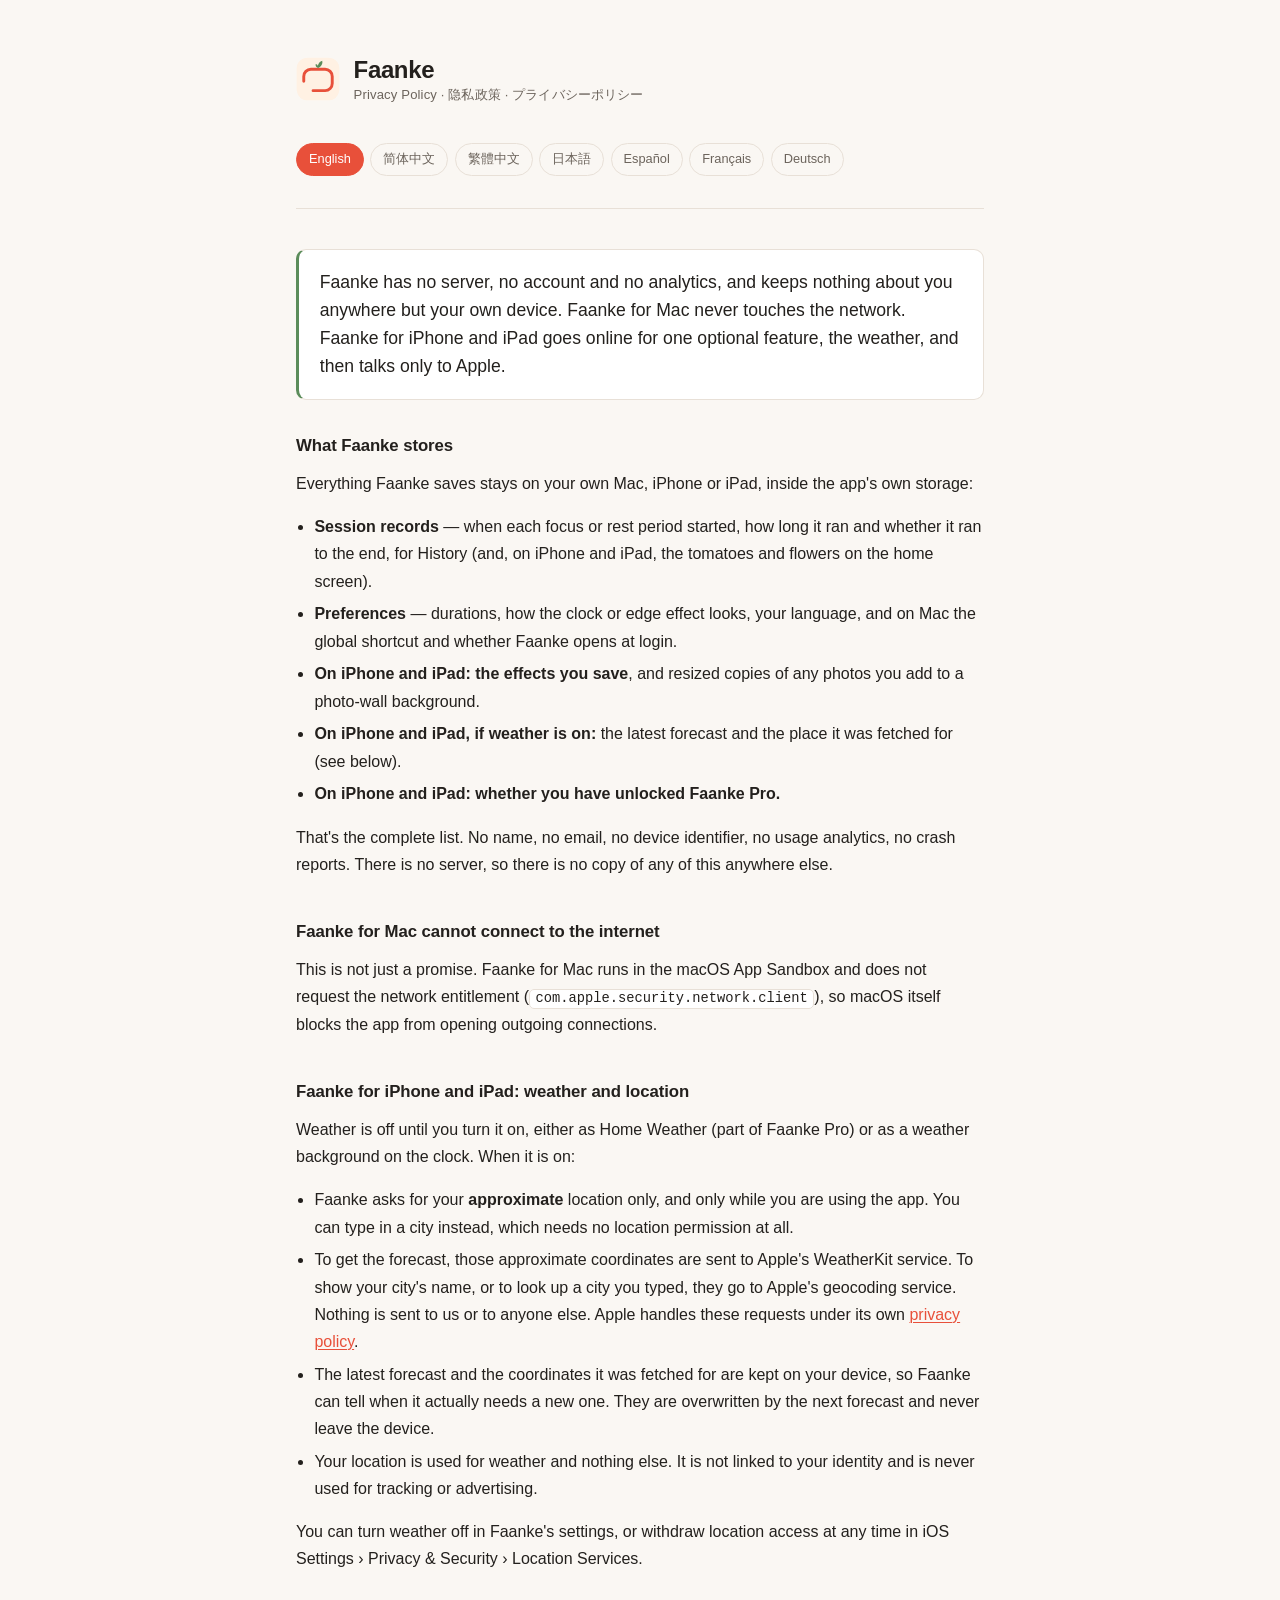
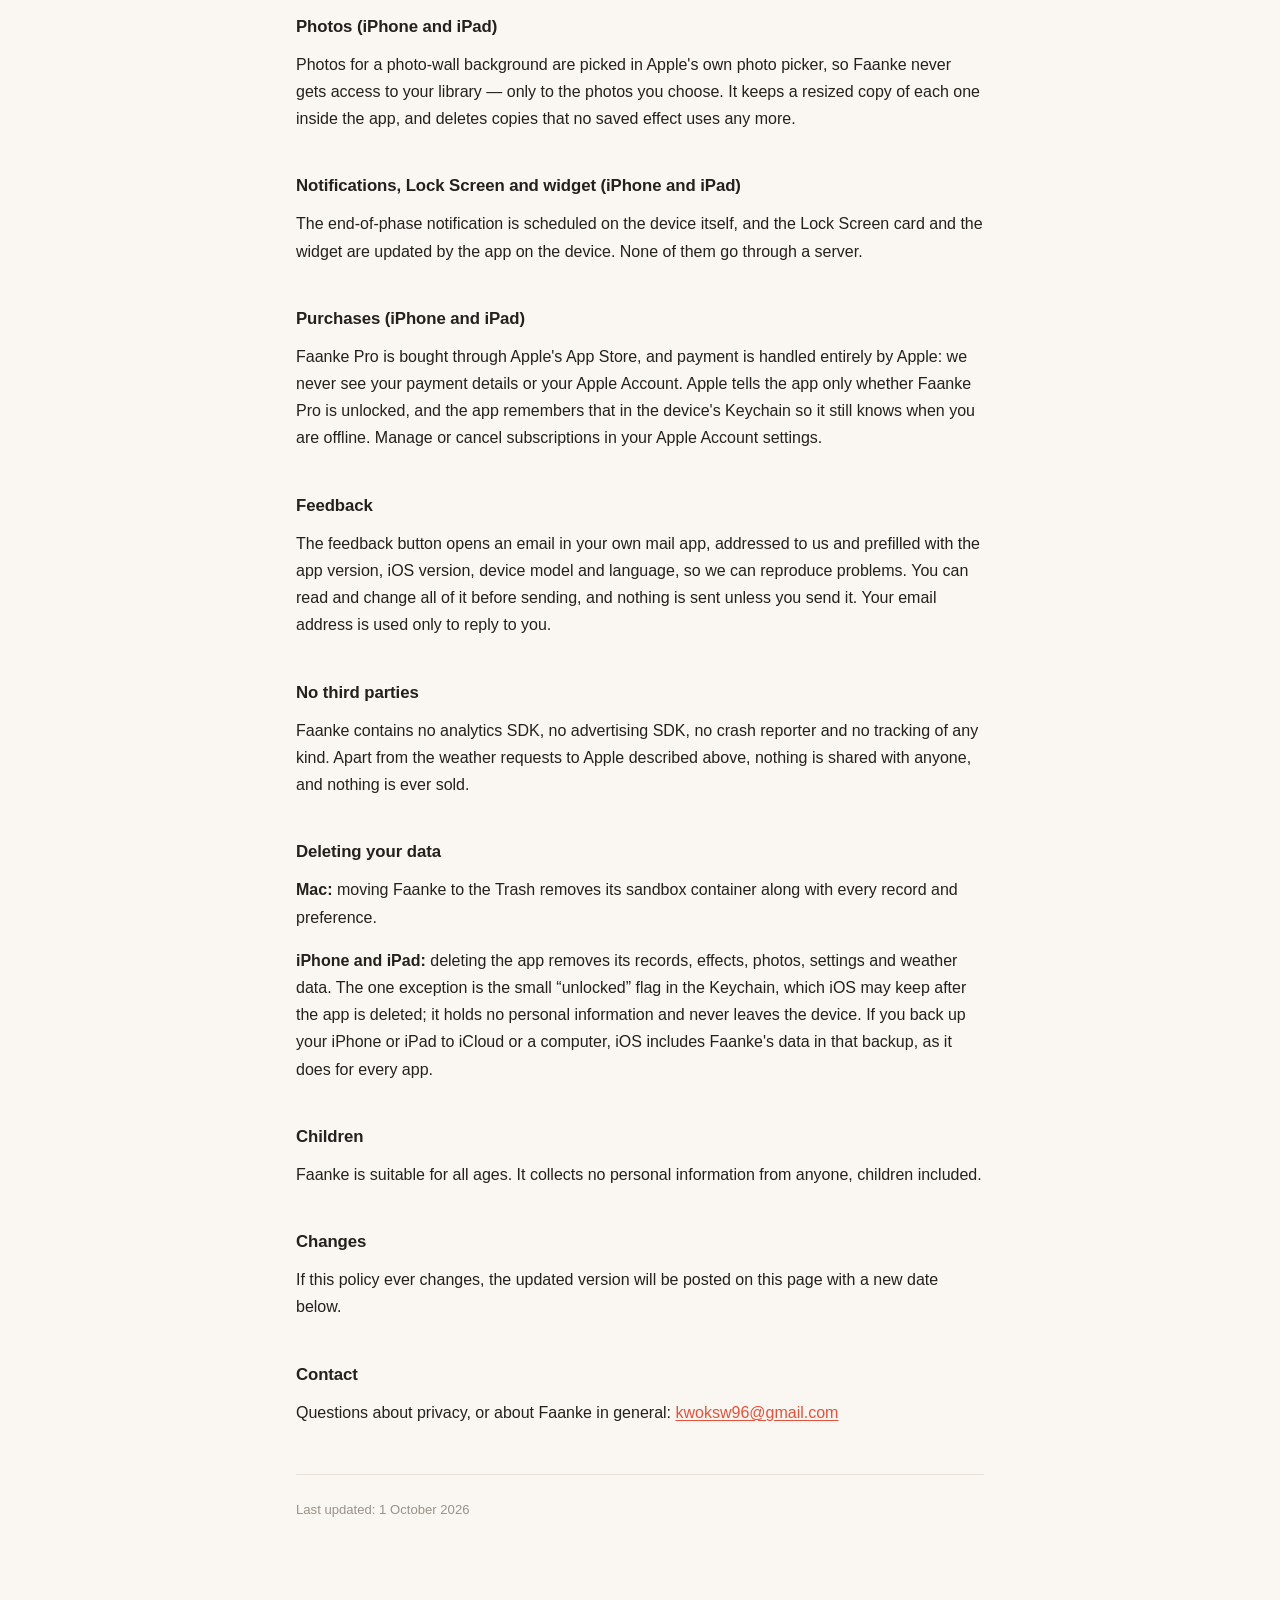
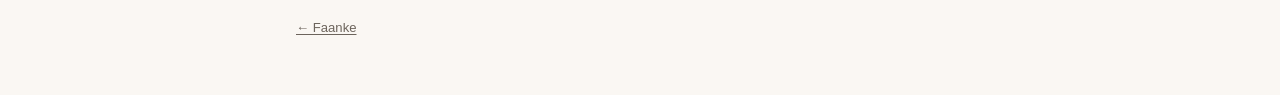
==== commit 5945acb2: "Add iPhone and iPad help to the support page; name iPad in the policy The support page now opens wit" ====
--- a/privacy.html
+++ b/privacy.html
@@ -34,24 +34,24 @@
 <section data-lang="en">
   <p class="lede">Faanke has no server, no account and no analytics, and keeps
   nothing about you anywhere but your own device. Faanke for Mac never touches
-  the network. Faanke for iPhone goes online for one optional feature, the
+  the network. Faanke for iPhone and iPad goes online for one optional feature, the
   weather, and then talks only to Apple.</p>
 
   <h2>What Faanke stores</h2>
-  <p>Everything Faanke saves stays on your own Mac or iPhone, inside the app's
+  <p>Everything Faanke saves stays on your own Mac, iPhone or iPad, inside the app's
   own storage:</p>
   <ul>
     <li><strong>Session records</strong> — when each focus or rest period
       started, how long it ran and whether it ran to the end, for History (and,
-      on iPhone, the tomatoes and flowers on the home screen).</li>
+      on iPhone and iPad, the tomatoes and flowers on the home screen).</li>
     <li><strong>Preferences</strong> — durations, how the clock or edge effect
       looks, your language, and on Mac the global shortcut and whether Faanke
       opens at login.</li>
-    <li><strong>On iPhone: the effects you save</strong>, and resized copies of
+    <li><strong>On iPhone and iPad: the effects you save</strong>, and resized copies of
       any photos you add to a photo-wall background.</li>
-    <li><strong>On iPhone, if weather is on:</strong> the latest forecast and the
+    <li><strong>On iPhone and iPad, if weather is on:</strong> the latest forecast and the
       place it was fetched for (see below).</li>
-    <li><strong>On iPhone: whether you have unlocked Faanke Pro.</strong></li>
+    <li><strong>On iPhone and iPad: whether you have unlocked Faanke Pro.</strong></li>
   </ul>
   <p>That's the complete list. No name, no email, no device identifier, no usage
   analytics, no crash reports. There is no server, so there is no copy of any of
@@ -63,7 +63,7 @@
   (<code>com.apple.security.network.client</code>), so macOS itself blocks the
   app from opening outgoing connections.</p>
 
-  <h2>Faanke for iPhone: weather and location</h2>
+  <h2>Faanke for iPhone and iPad: weather and location</h2>
   <p>Weather is off until you turn it on, either as Home Weather (part of
   Faanke Pro) or as a weather background on the clock. When it is on:</p>
   <ul>
@@ -76,7 +76,7 @@
       anyone else. Apple handles these requests under its own
       <a href="https://www.apple.com/legal/privacy/">privacy policy</a>.</li>
     <li>The latest forecast and the coordinates it was fetched for are kept on
-      your iPhone, so Faanke can tell when it actually needs a new one. They are
+      your device, so Faanke can tell when it actually needs a new one. They are
       overwritten by the next forecast and never leave the device.</li>
     <li>Your location is used for weather and nothing else. It is not linked to
       your identity and is never used for tracking or advertising.</li>
@@ -84,22 +84,22 @@
   <p>You can turn weather off in Faanke's settings, or withdraw location access
   at any time in iOS Settings › Privacy &amp; Security › Location Services.</p>
 
-  <h2>Photos (iPhone)</h2>
+  <h2>Photos (iPhone and iPad)</h2>
   <p>Photos for a photo-wall background are picked in Apple's own photo picker,
   so Faanke never gets access to your library — only to the photos you choose.
   It keeps a resized copy of each one inside the app, and deletes copies that no
   saved effect uses any more.</p>
 
-  <h2>Notifications, Lock Screen and widget (iPhone)</h2>
-  <p>The end-of-phase notification is scheduled on your iPhone itself, and the
+  <h2>Notifications, Lock Screen and widget (iPhone and iPad)</h2>
+  <p>The end-of-phase notification is scheduled on the device itself, and the
   Lock Screen card and the widget are updated by the app on the device. None of
   them go through a server.</p>
 
-  <h2>Purchases (iPhone)</h2>
+  <h2>Purchases (iPhone and iPad)</h2>
   <p>Faanke Pro is bought through Apple's App Store, and payment is handled
   entirely by Apple: we never see your payment details or your Apple Account.
   Apple tells the app only whether Faanke Pro is unlocked, and the app remembers
-  that in your iPhone's Keychain so it still knows when you are offline. Manage
+  that in the device's Keychain so it still knows when you are offline. Manage
   or cancel subscriptions in your Apple Account settings.</p>
 
   <h2>Feedback</h2>
@@ -117,11 +117,10 @@
   <h2>Deleting your data</h2>
   <p><strong>Mac:</strong> moving Faanke to the Trash removes its sandbox
   container along with every record and preference.</p>
-  <p><strong>iPhone:</strong> deleting the app removes its records, effects,
+  <p><strong>iPhone and iPad:</strong> deleting the app removes its records, effects,
   photos, settings and weather data. The one exception is the small
   “unlocked” flag in the Keychain, which iOS may keep after the app is deleted;
-  it holds no personal information and never leaves the device. If you back up
-  your iPhone to iCloud or a computer, iOS includes Faanke's data in that
+  it holds no personal information and never leaves the device. If you back up your iPhone or iPad to iCloud or a computer, iOS includes Faanke's data in that
   backup, as it does for every app.</p>
 
   <h2>Children</h2>
@@ -142,16 +141,16 @@
 <!-- ========================= 简体中文 ========================= -->
 <section data-lang="zh-Hans">
   <p class="lede">Faanke 没有服务器、没有账号、没有统计，关于你的一切都只留在你自己的设备上。Mac
-  版完全不联网；iPhone 版只为一个可选功能——天气——联网，而且只和 Apple 通信。</p>
+  版完全不联网；iPhone 和 iPad 版只为一个可选功能——天气——联网，而且只和 Apple 通信。</p>
 
   <h2>Faanke 会保存什么</h2>
-  <p>Faanke 保存的所有内容都只存在你自己的 Mac 或 iPhone 上，位于 App 自己的存储空间内：</p>
-  <ul>
-    <li><strong>专注记录</strong>——每一段专注或休息的开始时间、时长，以及是否跑完，用于历史页（iPhone 上还用于首页的番茄和花）。</li>
+  <p>Faanke 保存的所有内容都只存在你自己的 Mac、iPhone 或 iPad 上，位于 App 自己的存储空间内：</p>
+  <ul>
+    <li><strong>专注记录</strong>——每一段专注或休息的开始时间、时长，以及是否跑完，用于历史页（iPhone 和 iPad 上还用于首页的番茄和花）。</li>
     <li><strong>偏好设置</strong>——各项时长、台钟或描边的外观、语言；Mac 上还有全局快捷键和是否开机自启。</li>
-    <li><strong>iPhone 上：你保存的效果</strong>，以及你加进照片墙背景的照片的缩小副本。</li>
-    <li><strong>iPhone 上，开启天气时：</strong>最近一次的天气预报，以及获取它时所在的位置（见下文）。</li>
-    <li><strong>iPhone 上：你是否已解锁 Faanke Pro。</strong></li>
+    <li><strong>iPhone 和 iPad 上：你保存的效果</strong>，以及你加进照片墙背景的照片的缩小副本。</li>
+    <li><strong>iPhone 和 iPad 上，开启天气时：</strong>最近一次的天气预报，以及获取它时所在的位置（见下文）。</li>
+    <li><strong>iPhone 和 iPad 上：你是否已解锁 Faanke Pro。</strong></li>
   </ul>
   <p>就这些，没有别的。不涉及姓名、邮箱、设备标识符，也没有使用统计和崩溃上报。没有服务器，所以这些内容在别处也没有任何副本。</p>
 
@@ -159,24 +158,24 @@
   <p>这不只是一句承诺。Mac 版 Faanke 运行在 macOS 沙盒中，且没有申请网络权限
   （<code>com.apple.security.network.client</code>），因此 macOS 系统本身就会阻止这个 App 发起任何对外连接。</p>
 
-  <h2>iPhone 版：天气与位置</h2>
+  <h2>iPhone 和 iPad 版：天气与位置</h2>
   <p>天气默认关闭，只有你主动开启才会使用——开启首页天气（Faanke Pro 的一部分），或在台钟里选用天气背景。开启之后：</p>
   <ul>
     <li>Faanke 只请求你的<strong>粗略</strong>位置，而且只在你使用 App 时请求。你也可以改成手动输入城市，那样完全不需要定位权限。</li>
     <li>为了获取天气，这个粗略坐标会发送给 Apple 的 WeatherKit 服务；为了显示城市名称，或查找你输入的城市，会发送给 Apple 的地理编码服务。不会发给我们，也不会发给其他任何人。Apple 按照它自己的<a href="https://www.apple.com/legal/privacy/">隐私政策</a>处理这些请求。</li>
-    <li>最近一次的天气预报和获取它时的坐标会保存在你的 iPhone 上，用来判断什么时候才真的需要更新。它们会被下一次预报覆盖，并且从不离开这台设备。</li>
+    <li>最近一次的天气预报和获取它时的坐标会保存在你的设备上，用来判断什么时候才真的需要更新。它们会被下一次预报覆盖，并且从不离开这台设备。</li>
     <li>位置只用于天气，不做其他用途；不与你的身份关联，也绝不用于追踪或广告。</li>
   </ul>
   <p>你可以在 Faanke 的设置里关闭天气，也可以随时在 iOS「设置 › 隐私与安全性 › 定位服务」里收回定位权限。</p>
 
-  <h2>照片（iPhone）</h2>
+  <h2>照片（iPhone 与 iPad）</h2>
   <p>照片墙用的照片通过 Apple 自带的照片选择器挑选，所以 Faanke 拿不到你的图库——只拿得到你选中的那几张。每张会在 App 内保存一份缩小的副本；没有任何已保存效果再用到的副本会被删除。</p>
 
-  <h2>通知、锁屏卡片与小组件（iPhone）</h2>
-  <p>到时通知由你的 iPhone 在本机排定，锁屏卡片和小组件也由 App 在本机更新，都不经过任何服务器。</p>
-
-  <h2>购买（iPhone）</h2>
-  <p>Faanke Pro 通过 Apple 的 App Store 购买，付款完全由 Apple 处理：我们看不到你的付款信息，也看不到你的 Apple 账户。Apple 只告诉 App「是否已解锁」，App 把这一点记在 iPhone 的钥匙串里，离线时也知道。订阅的管理和取消在你的 Apple 账户设置里进行。</p>
+  <h2>通知、锁屏卡片与小组件（iPhone 与 iPad）</h2>
+  <p>到时通知由你的设备在本机排定，锁屏卡片和小组件也由 App 在本机更新，都不经过任何服务器。</p>
+
+  <h2>购买（iPhone 与 iPad）</h2>
+  <p>Faanke Pro 通过 Apple 的 App Store 购买，付款完全由 Apple 处理：我们看不到你的付款信息，也看不到你的 Apple 账户。Apple 只告诉 App「是否已解锁」，App 把这一点记在设备的钥匙串里，离线时也知道。订阅的管理和取消在你的 Apple 账户设置里进行。</p>
 
   <h2>反馈</h2>
   <p>反馈按钮会在你自己的邮件 App 里打开一封写给我们的邮件，预先填好 App 版本、iOS 版本、机型和语言，方便我们复现问题。发送前你可以看到并修改全部内容，你不发就什么都不会发出。你的邮箱地址只用于回复你。</p>
@@ -186,7 +185,7 @@
 
   <h2>删除你的数据</h2>
   <p><strong>Mac：</strong>把 Faanke 拖进废纸篓，它的沙盒容器会连同全部记录和偏好设置一起被删除。</p>
-  <p><strong>iPhone：</strong>删除 App 会删掉它的记录、效果、照片、设置和天气数据。唯一的例外是钥匙串里那个很小的「已解锁」标记，iOS 可能会在删除 App 后保留它；它不含任何个人信息，也从不离开这台设备。如果你把 iPhone 备份到 iCloud 或电脑，iOS 会像对待所有 App 一样把 Faanke 的数据包含在备份里。</p>
+  <p><strong>iPhone 和 iPad：</strong>删除 App 会删掉它的记录、效果、照片、设置和天气数据。唯一的例外是钥匙串里那个很小的「已解锁」标记，iOS 可能会在删除 App 后保留它；它不含任何个人信息，也从不离开这台设备。如果你把 iPhone 或 iPad 备份到 iCloud 或电脑，iOS 会像对待所有 App 一样把 Faanke 的数据包含在备份里。</p>
 
   <h2>儿童</h2>
   <p>Faanke 适合任何年龄使用。它不收集任何人的个人信息，儿童也不例外。</p>
@@ -204,16 +203,16 @@
 <!-- ========================= 繁體中文 ========================= -->
 <section data-lang="zh-Hant">
   <p class="lede">Faanke 沒有伺服器、沒有帳號、沒有統計，關於你的一切都只留在你自己的裝置上。Mac
-  版完全不連網；iPhone 版只為一個可選功能——天氣——連網，而且只和 Apple 通訊。</p>
+  版完全不連網；iPhone 和 iPad 版只為一個可選功能——天氣——連網，而且只和 Apple 通訊。</p>
 
   <h2>Faanke 會儲存什麼</h2>
-  <p>Faanke 儲存的所有內容都只存在你自己的 Mac 或 iPhone 上，位於 App 自己的儲存空間內：</p>
-  <ul>
-    <li><strong>專注記錄</strong>——每一段專注或休息的開始時間、時長，以及是否跑完，用於歷史頁（iPhone 上還用於首頁的番茄和花）。</li>
+  <p>Faanke 儲存的所有內容都只存在你自己的 Mac、iPhone 或 iPad 上，位於 App 自己的儲存空間內：</p>
+  <ul>
+    <li><strong>專注記錄</strong>——每一段專注或休息的開始時間、時長，以及是否跑完，用於歷史頁（iPhone 和 iPad 上還用於首頁的番茄和花）。</li>
     <li><strong>偏好設定</strong>——各項時長、檯鐘或描邊的外觀、語言；Mac 上還有全域快速鍵和是否登入時啟動。</li>
-    <li><strong>iPhone 上：你儲存的效果</strong>，以及你加進相片牆背景的照片的縮小副本。</li>
-    <li><strong>iPhone 上，開啟天氣時：</strong>最近一次的天氣預報，以及取得它時所在的位置（見下文）。</li>
-    <li><strong>iPhone 上：你是否已解鎖 Faanke Pro。</strong></li>
+    <li><strong>iPhone 和 iPad 上：你儲存的效果</strong>，以及你加進相片牆背景的照片的縮小副本。</li>
+    <li><strong>iPhone 和 iPad 上，開啟天氣時：</strong>最近一次的天氣預報，以及取得它時所在的位置（見下文）。</li>
+    <li><strong>iPhone 和 iPad 上：你是否已解鎖 Faanke Pro。</strong></li>
   </ul>
   <p>就這些，沒有其他。不涉及姓名、電子郵件、裝置識別碼，也沒有使用統計和當機回報。沒有伺服器，所以這些內容在別處也沒有任何副本。</p>
 
@@ -221,24 +220,24 @@
   <p>這不只是一句承諾。Mac 版 Faanke 執行於 macOS 沙盒中，且沒有申請網路權限
   （<code>com.apple.security.network.client</code>），因此 macOS 系統本身就會阻擋這個 App 發起任何對外連線。</p>
 
-  <h2>iPhone 版：天氣與位置</h2>
+  <h2>iPhone 和 iPad 版：天氣與位置</h2>
   <p>天氣預設關閉，只有你主動開啟才會使用——開啟首頁天氣（Faanke Pro 的一部分），或在檯鐘裡選用天氣背景。開啟之後：</p>
   <ul>
     <li>Faanke 只要求你的<strong>大略</strong>位置，而且只在你使用 App 時要求。你也可以改成手動輸入城市，那樣完全不需要定位權限。</li>
     <li>為了取得天氣，這個大略座標會傳送給 Apple 的 WeatherKit 服務；為了顯示城市名稱，或查找你輸入的城市，會傳送給 Apple 的地理編碼服務。不會傳給我們，也不會傳給其他任何人。Apple 依照它自己的<a href="https://www.apple.com/legal/privacy/">隱私權政策</a>處理這些請求。</li>
-    <li>最近一次的天氣預報和取得它時的座標會保存在你的 iPhone 上，用來判斷什麼時候才真的需要更新。它們會被下一次預報覆蓋，並且從不離開這台裝置。</li>
+    <li>最近一次的天氣預報和取得它時的座標會保存在你的裝置上，用來判斷什麼時候才真的需要更新。它們會被下一次預報覆蓋，並且從不離開這台裝置。</li>
     <li>位置只用於天氣，不做其他用途；不與你的身分連結，也絕不用於追蹤或廣告。</li>
   </ul>
   <p>你可以在 Faanke 的設定裡關閉天氣，也可以隨時在 iOS「設定 › 隱私權與安全性 › 定位服務」裡收回定位權限。</p>
 
-  <h2>照片（iPhone）</h2>
+  <h2>照片（iPhone 與 iPad）</h2>
   <p>相片牆用的照片透過 Apple 內建的照片選擇器挑選，所以 Faanke 拿不到你的圖庫——只拿得到你選中的那幾張。每張會在 App 內保存一份縮小的副本；沒有任何已儲存效果再用到的副本會被刪除。</p>
 
-  <h2>通知、鎖定畫面卡片與小工具（iPhone）</h2>
-  <p>到時通知由你的 iPhone 在本機排定，鎖定畫面卡片和小工具也由 App 在本機更新，都不經過任何伺服器。</p>
-
-  <h2>購買（iPhone）</h2>
-  <p>Faanke Pro 透過 Apple 的 App Store 購買，付款完全由 Apple 處理：我們看不到你的付款資訊，也看不到你的 Apple 帳號。Apple 只告訴 App「是否已解鎖」，App 把這一點記在 iPhone 的鑰匙圈裡，離線時也知道。訂閱的管理和取消在你的 Apple 帳號設定裡進行。</p>
+  <h2>通知、鎖定畫面卡片與小工具（iPhone 與 iPad）</h2>
+  <p>到時通知由你的裝置在本機排定，鎖定畫面卡片和小工具也由 App 在本機更新，都不經過任何伺服器。</p>
+
+  <h2>購買（iPhone 與 iPad）</h2>
+  <p>Faanke Pro 透過 Apple 的 App Store 購買，付款完全由 Apple 處理：我們看不到你的付款資訊，也看不到你的 Apple 帳號。Apple 只告訴 App「是否已解鎖」，App 把這一點記在裝置的鑰匙圈裡，離線時也知道。訂閱的管理和取消在你的 Apple 帳號設定裡進行。</p>
 
   <h2>意見回饋</h2>
   <p>回饋按鈕會在你自己的郵件 App 裡打開一封寫給我們的郵件，預先填好 App 版本、iOS 版本、機型和語言，方便我們重現問題。傳送前你可以看到並修改全部內容，你不送出就什麼都不會傳出。你的電子郵件地址只用於回覆你。</p>
@@ -248,7 +247,7 @@
 
   <h2>刪除你的資料</h2>
   <p><strong>Mac：</strong>把 Faanke 拖進垃圾桶，它的沙盒容器會連同全部記錄和偏好設定一起被刪除。</p>
-  <p><strong>iPhone：</strong>刪除 App 會刪掉它的記錄、效果、照片、設定和天氣資料。唯一的例外是鑰匙圈裡那個很小的「已解鎖」標記，iOS 可能會在刪除 App 後保留它；它不含任何個人資訊，也從不離開這台裝置。如果你把 iPhone 備份到 iCloud 或電腦，iOS 會像對待所有 App 一樣把 Faanke 的資料包含在備份裡。</p>
+  <p><strong>iPhone 和 iPad：</strong>刪除 App 會刪掉它的記錄、效果、照片、設定和天氣資料。唯一的例外是鑰匙圈裡那個很小的「已解鎖」標記，iOS 可能會在刪除 App 後保留它；它不含任何個人資訊，也從不離開這台裝置。如果你把 iPhone 或 iPad 備份到 iCloud 或電腦，iOS 會像對待所有 App 一樣把 Faanke 的資料包含在備份裡。</p>
 
   <h2>兒童</h2>
   <p>Faanke 適合任何年齡使用。它不收集任何人的個人資訊，兒童也不例外。</p>
@@ -266,16 +265,16 @@
 <!-- ========================= 日本語 ========================= -->
 <section data-lang="ja">
   <p class="lede">Faanke にはサーバーもアカウントも利用統計もなく、あなたに関する情報はお使いのデバイスの中にしか残りません。Mac
-  版はネットワークを一切使いません。iPhone 版がネットワークを使うのは任意の機能である天気だけで、その通信先も Apple だけです。</p>
+  版はネットワークを一切使いません。iPhone・iPad 版がネットワークを使うのは任意の機能である天気だけで、その通信先も Apple だけです。</p>
 
   <h2>Faanke が保存するもの</h2>
-  <p>Faanke が保存する内容はすべて、お使いの Mac または iPhone 上の App 専用の領域にのみ存在します。</p>
-  <ul>
-    <li><strong>セッション記録</strong>——集中や休憩の開始時刻、長さ、最後まで終えたかどうか。履歴の表示（iPhone ではホームのトマトと花）に使います。</li>
+  <p>Faanke が保存する内容はすべて、お使いの Mac、iPhone、iPad 上の App 専用の領域にのみ存在します。</p>
+  <ul>
+    <li><strong>セッション記録</strong>——集中や休憩の開始時刻、長さ、最後まで終えたかどうか。履歴の表示（iPhone・iPad ではホームのトマトと花）に使います。</li>
     <li><strong>環境設定</strong>——各種の時間、台時計や線の見た目、言語。Mac ではグローバルショートカットとログイン時に起動するかどうかも。</li>
-    <li><strong>iPhone：保存したエフェクト</strong>と、フォトウォールの背景に追加した写真の縮小コピー。</li>
-    <li><strong>iPhone で天気をオンにしている場合：</strong>直近の天気予報と、それを取得した場所（下記参照）。</li>
-    <li><strong>iPhone：Faanke Pro を解放済みかどうか。</strong></li>
+    <li><strong>iPhone・iPad：保存したエフェクト</strong>と、フォトウォールの背景に追加した写真の縮小コピー。</li>
+    <li><strong>iPhone・iPad で天気をオンにしている場合：</strong>直近の天気予報と、それを取得した場所（下記参照）。</li>
+    <li><strong>iPhone・iPad：Faanke Pro を解放済みかどうか。</strong></li>
   </ul>
   <p>以上がすべてです。氏名、メールアドレス、デバイス識別子、利用統計、クラッシュレポートのいずれも扱いません。サーバーがないため、これらのコピーがほかの場所に存在することもありません。</p>
 
@@ -283,24 +282,24 @@
   <p>これは約束にとどまりません。Mac 版 Faanke は macOS の App サンドボックス内で動作し、ネットワーク権限
   （<code>com.apple.security.network.client</code>）を要求していないため、macOS 自体が外部への接続をブロックします。</p>
 
-  <h2>iPhone 版：天気と位置情報</h2>
+  <h2>iPhone・iPad 版：天気と位置情報</h2>
   <p>天気は、あなたがオンにするまで使われません。オンにする方法は、ホームの天気（Faanke Pro の機能）か、台時計で天気の背景を選ぶことです。オンにすると：</p>
   <ul>
     <li>Faanke が求めるのは<strong>おおよその</strong>位置情報だけで、App の使用中に限ります。代わりに都市名を入力することもでき、その場合は位置情報の許可は一切不要です。</li>
     <li>天気予報の取得のため、このおおよその座標は Apple の WeatherKit サービスに送られます。都市名の表示や、入力した都市の検索のためには Apple のジオコーディングサービスに送られます。開発者やその他の第三者には送られません。これらのリクエストは Apple 自身の<a href="https://www.apple.com/legal/privacy/">プライバシーポリシー</a>に従って処理されます。</li>
-    <li>直近の天気予報とその取得時の座標は、本当に更新が必要なときを判断するために iPhone 上に保存されます。次の予報で上書きされ、デバイスの外に出ることはありません。</li>
+    <li>直近の天気予報とその取得時の座標は、本当に更新が必要なときを判断するために デバイス上に保存されます。次の予報で上書きされ、デバイスの外に出ることはありません。</li>
     <li>位置情報は天気のためだけに使われ、ほかの目的には使いません。あなたの身元とは結び付けられず、トラッキングや広告に使われることもありません。</li>
   </ul>
   <p>天気は Faanke の設定でオフにでき、位置情報へのアクセスは iOS の「設定 › プライバシーとセキュリティ › 位置情報サービス」でいつでも取り消せます。</p>
 
-  <h2>写真（iPhone）</h2>
+  <h2>写真（iPhone・iPad）</h2>
   <p>フォトウォールの写真は Apple 標準の写真ピッカーで選ぶため、Faanke がライブラリ全体にアクセスすることはなく、選んだ写真だけを受け取ります。各写真の縮小コピーを App 内に保存し、保存済みのどのエフェクトにも使われなくなったコピーは削除します。</p>
 
-  <h2>通知・ロック画面のカード・ウィジェット（iPhone）</h2>
-  <p>フェーズ終了の通知は iPhone 上で予約され、ロック画面のカードとウィジェットも App がデバイス上で更新します。いずれもサーバーを経由しません。</p>
-
-  <h2>購入（iPhone）</h2>
-  <p>Faanke Pro は Apple の App Store で購入でき、支払いはすべて Apple が処理します。開発者があなたの支払い情報や Apple アカウントを見ることはありません。Apple が App に伝えるのは解放済みかどうかだけで、App はそれを iPhone のキーチェーンに記録し、オフラインでもわかるようにしています。サブスクリプションの管理や解約は Apple アカウントの設定から行えます。</p>
+  <h2>通知・ロック画面のカード・ウィジェット（iPhone・iPad）</h2>
+  <p>フェーズ終了の通知はデバイス上で予約され、ロック画面のカードとウィジェットも App がデバイス上で更新します。いずれもサーバーを経由しません。</p>
+
+  <h2>購入（iPhone・iPad）</h2>
+  <p>Faanke Pro は Apple の App Store で購入でき、支払いはすべて Apple が処理します。開発者があなたの支払い情報や Apple アカウントを見ることはありません。Apple が App に伝えるのは解放済みかどうかだけで、App はそれを デバイスのキーチェーンに記録し、オフラインでもわかるようにしています。サブスクリプションの管理や解約は Apple アカウントの設定から行えます。</p>
 
   <h2>フィードバック</h2>
   <p>フィードバックボタンを押すと、お使いのメール App で開発者宛てのメールが開き、問題を再現できるよう App のバージョン、iOS のバージョン、機種、言語があらかじめ記入されます。送信前にすべて確認・修正でき、あなたが送信しない限り何も送られません。メールアドレスは返信のためだけに使います。</p>
@@ -310,7 +309,7 @@
 
   <h2>データの削除</h2>
   <p><strong>Mac：</strong>Faanke をゴミ箱に入れると、サンドボックスコンテナごとすべての記録と設定が削除されます。</p>
-  <p><strong>iPhone：</strong>App を削除すると、記録、エフェクト、写真、設定、天気のデータが削除されます。唯一の例外はキーチェーン内の小さな「解放済み」フラグで、App の削除後も iOS が保持することがあります。個人情報は含まれず、デバイスの外に出ることもありません。iPhone を iCloud やコンピュータにバックアップしている場合、iOS はほかのすべての App と同様に Faanke のデータもバックアップに含めます。</p>
+  <p><strong>iPhone・iPad：</strong>App を削除すると、記録、エフェクト、写真、設定、天気のデータが削除されます。唯一の例外はキーチェーン内の小さな「解放済み」フラグで、App の削除後も iOS が保持することがあります。個人情報は含まれず、デバイスの外に出ることもありません。iPhone や iPad を iCloud やコンピュータにバックアップしている場合、iOS はほかのすべての App と同様に Faanke のデータもバックアップに含めます。</p>
 
   <h2>お子様について</h2>
   <p>Faanke はすべての年齢の方に安全です。お子様を含め、誰からも個人情報を収集しません。</p>
@@ -329,25 +328,25 @@
 <section data-lang="es">
   <p class="lede">Faanke no tiene servidor, ni cuenta, ni analíticas, y no guarda
   nada sobre ti fuera de tu propio dispositivo. Faanke para Mac nunca usa la red.
-  Faanke para iPhone se conecta solo para una función opcional, el tiempo, y
+  Faanke para iPhone y iPad se conecta solo para una función opcional, el tiempo, y
   entonces habla únicamente con Apple.</p>
 
   <h2>Qué guarda Faanke</h2>
-  <p>Todo lo que Faanke guarda permanece en tu propio Mac o iPhone, dentro del
+  <p>Todo lo que Faanke guarda permanece en tu propio Mac, iPhone o iPad, dentro del
   almacenamiento de la app:</p>
   <ul>
     <li><strong>Registros de sesión</strong>: cuándo empezó cada periodo de
       concentración o descanso, cuánto duró y si llegó al final, para el
-      Historial (y, en el iPhone, los tomates y flores de la pantalla de
+      Historial (y, en el iPhone y el iPad, los tomates y flores de la pantalla de
       inicio).</li>
     <li><strong>Preferencias</strong>: duraciones, el aspecto del reloj o del
       trazo, tu idioma y, en el Mac, el atajo global y si Faanke se abre al
       iniciar sesión.</li>
-    <li><strong>En el iPhone: los efectos que guardas</strong> y copias reducidas
+    <li><strong>En el iPhone y el iPad: los efectos que guardas</strong> y copias reducidas
       de las fotos que añadas a un fondo de muro de fotos.</li>
-    <li><strong>En el iPhone, si el tiempo está activado:</strong> el último
+    <li><strong>En el iPhone y el iPad, si el tiempo está activado:</strong> el último
       pronóstico y el lugar para el que se obtuvo (ver abajo).</li>
-    <li><strong>En el iPhone: si has desbloqueado Faanke Pro.</strong></li>
+    <li><strong>En el iPhone y el iPad: si has desbloqueado Faanke Pro.</strong></li>
   </ul>
   <p>Esa es la lista completa. Sin nombre, sin correo, sin identificador de
   dispositivo, sin analíticas de uso, sin informes de fallos. No hay servidor,
@@ -359,7 +358,7 @@
   (<code>com.apple.security.network.client</code>), por lo que el propio macOS
   impide que la app abra conexiones salientes.</p>
 
-  <h2>Faanke para iPhone: tiempo y ubicación</h2>
+  <h2>Faanke para iPhone y iPad: tiempo y ubicación</h2>
   <p>El tiempo está desactivado hasta que lo activas, ya sea como tiempo en
   inicio (parte de Faanke Pro) o como fondo de tiempo en el reloj. Cuando está
   activado:</p>
@@ -374,7 +373,7 @@
       solicitudes según su propia
       <a href="https://www.apple.com/legal/privacy/">política de privacidad</a>.</li>
     <li>El último pronóstico y las coordenadas para las que se obtuvo se guardan
-      en tu iPhone, para que Faanke sepa cuándo necesita de verdad uno nuevo. Se
+      en tu dispositivo, para que Faanke sepa cuándo necesita de verdad uno nuevo. Se
       sobrescriben con el siguiente pronóstico y nunca salen del dispositivo.</li>
     <li>Tu ubicación se usa para el tiempo y para nada más. No se vincula a tu
       identidad y nunca se usa para seguimiento ni publicidad.</li>
@@ -383,22 +382,22 @@
   la ubicación en cualquier momento en Ajustes de iOS › Privacidad y seguridad ›
   Localización.</p>
 
-  <h2>Fotos (iPhone)</h2>
+  <h2>Fotos (iPhone y iPad)</h2>
   <p>Las fotos de un muro de fotos se eligen con el selector de fotos de Apple,
   así que Faanke nunca accede a tu fototeca, solo a las fotos que eliges. Guarda
   una copia reducida de cada una dentro de la app y borra las copias que ya no
   usa ningún efecto guardado.</p>
 
-  <h2>Notificaciones, pantalla de bloqueo y widget (iPhone)</h2>
-  <p>La notificación de fin de fase se programa en el propio iPhone, y la tarjeta
+  <h2>Notificaciones, pantalla de bloqueo y widget (iPhone y iPad)</h2>
+  <p>La notificación de fin de fase se programa en el propio dispositivo, y la tarjeta
   de la pantalla de bloqueo y el widget los actualiza la app en el dispositivo.
   Nada de esto pasa por un servidor.</p>
 
-  <h2>Compras (iPhone)</h2>
+  <h2>Compras (iPhone y iPad)</h2>
   <p>Faanke Pro se compra a través del App Store de Apple, y Apple se encarga por
   completo del pago: nunca vemos tus datos de pago ni tu cuenta de Apple. Apple
   solo le dice a la app si Faanke Pro está desbloqueado, y la app lo recuerda en
-  el llavero del iPhone para saberlo también sin conexión. Gestiona o cancela
+  el llavero del dispositivo para saberlo también sin conexión. Gestiona o cancela
   las suscripciones en los ajustes de tu cuenta de Apple.</p>
 
   <h2>Comentarios</h2>
@@ -417,11 +416,11 @@
   <h2>Eliminar tus datos</h2>
   <p><strong>Mac:</strong> mover Faanke a la Papelera elimina su contenedor
   aislado junto con todos los registros y preferencias.</p>
-  <p><strong>iPhone:</strong> eliminar la app borra sus registros, efectos,
+  <p><strong>iPhone y iPad:</strong> eliminar la app borra sus registros, efectos,
   fotos, ajustes y datos del tiempo. La única excepción es la pequeña marca de
   «desbloqueado» del llavero, que iOS puede conservar tras eliminar la app; no
   contiene información personal y nunca sale del dispositivo. Si haces copia de
-  seguridad del iPhone en iCloud o en un ordenador, iOS incluye los datos de
+  seguridad del iPhone o el iPad en iCloud o en un ordenador, iOS incluye los datos de
   Faanke en ella, como hace con cualquier app.</p>
 
   <h2>Menores</h2>
@@ -443,26 +442,26 @@
 <section data-lang="fr">
   <p class="lede">Faanke n'a ni serveur, ni compte, ni statistiques, et ne garde
   rien sur vous ailleurs que sur votre propre appareil. Faanke pour Mac n'utilise
-  jamais le réseau. Faanke pour iPhone ne se connecte que pour une fonction
+  jamais le réseau. Faanke pour iPhone et iPad ne se connecte que pour une fonction
   facultative, la météo, et ne parle alors qu'à Apple.</p>
 
   <h2>Ce que Faanke enregistre</h2>
-  <p>Tout ce que Faanke enregistre reste sur votre propre Mac ou iPhone, dans le
+  <p>Tout ce que Faanke enregistre reste sur votre propre Mac, iPhone ou iPad, dans le
   stockage de l'app :</p>
   <ul>
     <li><strong>Historique des sessions</strong> — l'heure de début de chaque
       phase de concentration ou de pause, sa durée et si elle est allée à son
-      terme, pour l'Historique (et, sur iPhone, les tomates et les fleurs de
+      terme, pour l'Historique (et, sur iPhone et iPad, les tomates et les fleurs de
       l'accueil).</li>
     <li><strong>Préférences</strong> — les durées, l'apparence de l'horloge ou du
       tracé, votre langue et, sur Mac, le raccourci global et le lancement à
       l'ouverture de session.</li>
-    <li><strong>Sur iPhone : les effets que vous enregistrez</strong>, et des
+    <li><strong>Sur iPhone et iPad : les effets que vous enregistrez</strong>, et des
       copies réduites des photos ajoutées à un fond « mur de photos ».</li>
-    <li><strong>Sur iPhone, si la météo est activée :</strong> les dernières
+    <li><strong>Sur iPhone et iPad, si la météo est activée :</strong> les dernières
       prévisions et le lieu pour lequel elles ont été obtenues (voir plus
       bas).</li>
-    <li><strong>Sur iPhone : si vous avez débloqué Faanke Pro.</strong></li>
+    <li><strong>Sur iPhone et iPad : si vous avez débloqué Faanke Pro.</strong></li>
   </ul>
   <p>C'est la liste complète. Aucun nom, aucune adresse e-mail, aucun
   identifiant d'appareil, aucune statistique d'usage, aucun rapport d'incident.
@@ -474,7 +473,7 @@
   (<code>com.apple.security.network.client</code>) : macOS lui-même empêche donc
   l'app d'ouvrir la moindre connexion sortante.</p>
 
-  <h2>Faanke pour iPhone : météo et position</h2>
+  <h2>Faanke pour iPhone et iPad : météo et position</h2>
   <p>La météo est désactivée tant que vous ne l'activez pas, soit comme météo de
   l'accueil (incluse dans Faanke Pro), soit comme fond météo sur l'horloge. Une
   fois activée :</p>
@@ -489,7 +488,7 @@
       requêtes selon sa propre
       <a href="https://www.apple.com/legal/privacy/">politique de confidentialité</a>.</li>
     <li>Les dernières prévisions et les coordonnées pour lesquelles elles ont été
-      obtenues sont conservées sur votre iPhone, pour que Faanke sache quand il
+      obtenues sont conservées sur votre appareil, pour que Faanke sache quand il
       en faut vraiment de nouvelles. Elles sont remplacées par les prévisions
       suivantes et ne quittent jamais l'appareil.</li>
     <li>Votre position sert à la météo et à rien d'autre. Elle n'est pas liée à
@@ -499,22 +498,22 @@
   l'accès à la position à tout moment dans Réglages iOS › Confidentialité et
   sécurité › Service de localisation.</p>
 
-  <h2>Photos (iPhone)</h2>
+  <h2>Photos (iPhone et iPad)</h2>
   <p>Les photos d'un mur de photos sont choisies dans le sélecteur de photos
   d'Apple : Faanke n'accède jamais à votre photothèque, seulement aux photos que
   vous choisissez. L'app en garde une copie réduite et supprime les copies
   qu'aucun effet enregistré n'utilise plus.</p>
 
-  <h2>Notifications, écran verrouillé et widget (iPhone)</h2>
-  <p>La notification de fin de phase est programmée sur l'iPhone lui-même, et la
+  <h2>Notifications, écran verrouillé et widget (iPhone et iPad)</h2>
+  <p>La notification de fin de phase est programmée sur l'appareil lui-même, et la
   carte de l'écran verrouillé et le widget sont mis à jour par l'app sur
   l'appareil. Rien de tout cela ne passe par un serveur.</p>
 
-  <h2>Achats (iPhone)</h2>
+  <h2>Achats (iPhone et iPad)</h2>
   <p>Faanke Pro s'achète via l'App Store d'Apple, et le paiement est entièrement
   géré par Apple : nous ne voyons jamais vos informations de paiement ni votre
   compte Apple. Apple indique seulement à l'app si Faanke Pro est débloqué, et
-  l'app le retient dans le trousseau de l'iPhone pour le savoir même hors ligne.
+  l'app le retient dans le trousseau de l'appareil pour le savoir même hors ligne.
   Gérez ou résiliez vos abonnements dans les réglages de votre compte Apple.</p>
 
   <h2>Retours</h2>
@@ -534,11 +533,11 @@
   <h2>Supprimer vos données</h2>
   <p><strong>Mac :</strong> mettre Faanke à la corbeille supprime son conteneur
   isolé ainsi que tout l'historique et toutes les préférences.</p>
-  <p><strong>iPhone :</strong> supprimer l'app efface son historique, ses effets,
+  <p><strong>iPhone et iPad :</strong> supprimer l'app efface son historique, ses effets,
   ses photos, ses réglages et ses données météo. La seule exception est le petit
   indicateur « débloqué » du trousseau, qu'iOS peut conserver après la
   suppression de l'app ; il ne contient aucune information personnelle et ne
-  quitte jamais l'appareil. Si vous sauvegardez votre iPhone sur iCloud ou sur un
+  quitte jamais l'appareil. Si vous sauvegardez votre iPhone ou iPad sur iCloud ou sur un
   ordinateur, iOS inclut les données de Faanke dans cette sauvegarde, comme pour
   toute app.</p>
 
@@ -561,26 +560,26 @@
 <section data-lang="de">
   <p class="lede">Faanke hat keinen Server, kein Konto und keine Analyse und
   speichert nichts über dich außer auf deinem eigenen Gerät. Faanke für den Mac
-  nutzt das Netzwerk nie. Faanke fürs iPhone geht nur für eine optionale
+  nutzt das Netzwerk nie. Faanke für iPhone und iPad geht nur für eine optionale
   Funktion online, das Wetter, und spricht dann ausschließlich mit Apple.</p>
 
   <h2>Was Faanke speichert</h2>
-  <p>Alles, was Faanke speichert, bleibt auf deinem eigenen Mac oder iPhone, im
+  <p>Alles, was Faanke speichert, bleibt auf deinem eigenen Mac, iPhone oder iPad, im
   Speicher der App:</p>
   <ul>
     <li><strong>Sitzungsaufzeichnungen</strong> — wann jede Fokus- oder
       Pausenphase begann, wie lange sie lief und ob sie bis zum Ende lief, für
-      den Verlauf (und auf dem iPhone für die Tomaten und Blumen auf dem
+      den Verlauf (und auf iPhone und iPad für die Tomaten und Blumen auf dem
       Startbildschirm).</li>
     <li><strong>Einstellungen</strong> — Dauern, das Aussehen der Uhr oder der
       Linie, deine Sprache und auf dem Mac der globale Kurzbefehl und ob Faanke
       beim Anmelden startet.</li>
-    <li><strong>Auf dem iPhone: deine gespeicherten Effekte</strong> und
+    <li><strong>Auf iPhone und iPad: deine gespeicherten Effekte</strong> und
       verkleinerte Kopien der Fotos, die du einer Fotowand hinzufügst.</li>
-    <li><strong>Auf dem iPhone, wenn das Wetter eingeschaltet ist:</strong> die
+    <li><strong>Auf iPhone und iPad, wenn das Wetter eingeschaltet ist:</strong> die
       letzte Vorhersage und der Ort, für den sie abgerufen wurde (siehe
       unten).</li>
-    <li><strong>Auf dem iPhone: ob du Faanke Pro freigeschaltet hast.</strong></li>
+    <li><strong>Auf iPhone und iPad: ob du Faanke Pro freigeschaltet hast.</strong></li>
   </ul>
   <p>Das ist die vollständige Liste. Kein Name, keine E-Mail-Adresse, keine
   Gerätekennung, keine Nutzungsanalyse, keine Absturzberichte. Es gibt keinen
@@ -592,7 +591,7 @@
   (<code>com.apple.security.network.client</code>) nicht an — macOS selbst
   blockiert daher jede ausgehende Verbindung der App.</p>
 
-  <h2>Faanke fürs iPhone: Wetter und Standort</h2>
+  <h2>Faanke für iPhone und iPad: Wetter und Standort</h2>
   <p>Das Wetter ist aus, bis du es einschaltest — entweder als Wetter auf der
   Startseite (Teil von Faanke Pro) oder als Wetter-Hintergrund auf der Uhr. Wenn
   es eingeschaltet ist:</p>
@@ -607,7 +606,7 @@
       verarbeitet diese Anfragen nach seiner eigenen
       <a href="https://www.apple.com/legal/privacy/">Datenschutzrichtlinie</a>.</li>
     <li>Die letzte Vorhersage und die Koordinaten, für die sie abgerufen wurde,
-      bleiben auf deinem iPhone, damit Faanke erkennt, wann wirklich eine neue
+      bleiben auf deinem Gerät, damit Faanke erkennt, wann wirklich eine neue
       nötig ist. Sie werden von der nächsten Vorhersage überschrieben und
       verlassen das Gerät nie.</li>
     <li>Dein Standort wird nur für das Wetter verwendet und für nichts anderes.
@@ -618,22 +617,22 @@
   Standortzugriff jederzeit in den iOS-Einstellungen › Datenschutz &amp;
   Sicherheit › Ortungsdienste entziehen.</p>
 
-  <h2>Fotos (iPhone)</h2>
+  <h2>Fotos (iPhone und iPad)</h2>
   <p>Fotos für eine Fotowand wählst du in Apples eigener Fotoauswahl aus. Faanke
   erhält daher nie Zugriff auf deine Mediathek, sondern nur auf die Fotos, die
   du auswählst. Die App behält von jedem eine verkleinerte Kopie und löscht
   Kopien, die kein gespeicherter Effekt mehr verwendet.</p>
 
-  <h2>Mitteilungen, Sperrbildschirm und Widget (iPhone)</h2>
-  <p>Die Mitteilung am Ende einer Phase wird auf dem iPhone selbst geplant, und
+  <h2>Mitteilungen, Sperrbildschirm und Widget (iPhone und iPad)</h2>
+  <p>Die Mitteilung am Ende einer Phase wird auf dem Gerät selbst geplant, und
   die Sperrbildschirm-Karte und das Widget aktualisiert die App auf dem Gerät.
   Nichts davon läuft über einen Server.</p>
 
-  <h2>Käufe (iPhone)</h2>
+  <h2>Käufe (iPhone und iPad)</h2>
   <p>Faanke Pro wird über Apples App Store gekauft, und die Zahlung wickelt
   vollständig Apple ab: Wir sehen weder deine Zahlungsdaten noch deinen Apple
   Account. Apple teilt der App nur mit, ob Faanke Pro freigeschaltet ist, und
-  die App merkt sich das im Schlüsselbund des iPhone, damit sie es auch offline
+  die App merkt sich das im Schlüsselbund des Geräts, damit sie es auch offline
   weiß. Abonnements verwaltest oder kündigst du in den Einstellungen deines
   Apple Accounts.</p>
 
@@ -653,12 +652,11 @@
   <h2>Deine Daten löschen</h2>
   <p><strong>Mac:</strong> Wenn du Faanke in den Papierkorb legst, wird der
   Sandbox-Container mitsamt allen Aufzeichnungen und Einstellungen entfernt.</p>
-  <p><strong>iPhone:</strong> Wenn du die App löschst, werden ihre
+  <p><strong>iPhone und iPad:</strong> Wenn du die App löschst, werden ihre
   Aufzeichnungen, Effekte, Fotos, Einstellungen und Wetterdaten entfernt. Die
   einzige Ausnahme ist die kleine „Freigeschaltet“-Markierung im
   Schlüsselbund, die iOS nach dem Löschen der App behalten kann; sie enthält
-  keine persönlichen Informationen und verlässt das Gerät nie. Wenn du dein
-  iPhone in iCloud oder auf einem Computer sicherst, nimmt iOS die Daten von
+  keine persönlichen Informationen und verlässt das Gerät nie. Wenn du dein iPhone oder iPad in iCloud oder auf einem Computer sicherst, nimmt iOS die Daten von
   Faanke in diese Sicherung auf, wie bei jeder App.</p>
 
   <h2>Kinder</h2>
